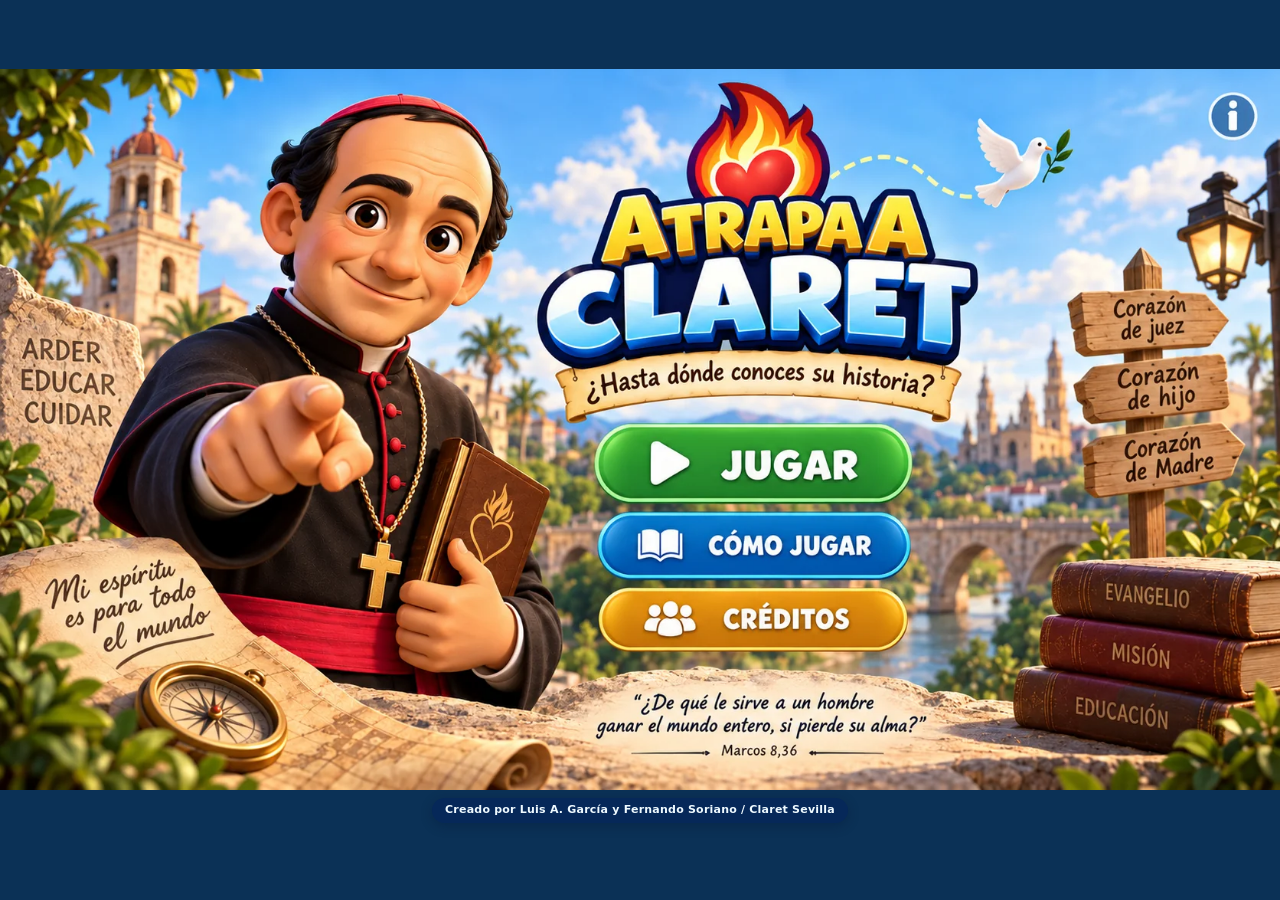
==== public/index.html @ 583c5e25 "Convierte Atrapa a Claret en PWA instalable v0.3.2" ====
<!doctype html>
<html lang="es">
<head>
  <meta charset="utf-8" />
  <meta name="viewport" content="width=device-width,initial-scale=1,viewport-fit=cover" />
  <meta name="theme-color" content="#087ac5" />
  <meta name="description" content="Atrapa a Claret · ¿Hasta dónde conoces su historia?" />
  <meta name="application-name" content="Atrapa a Claret" />
  <meta name="apple-mobile-web-app-capable" content="yes" />
  <meta name="apple-mobile-web-app-status-bar-style" content="black-translucent" />
  <meta name="apple-mobile-web-app-title" content="Atrapa a Claret" />
  <title>Atrapa a Claret</title>
  <link rel="manifest" href="manifest.webmanifest" />
  <link rel="icon" type="image/png" sizes="192x192" href="assets/icon-192.png" />
  <link rel="apple-touch-icon" href="assets/apple-touch-icon.png" />
  <link rel="stylesheet" href="styles.css">
</head>
<body>
  <div id="app" class="app-shell">
    <button id="soundToggle" class="sound-toggle" aria-label="Desactivar sonido" aria-pressed="true" title="Desactivar sonido">🔊</button>
    <button id="homeToggle" class="home-toggle" data-action="home" aria-label="Volver al menú principal" title="Menú principal" hidden>⌂</button>
    <button class="btn pwa-install pwa-install-desktop" data-action="install" hidden>INSTALAR APP</button>

    <section id="screen-home" class="screen screen-home active" aria-label="Inicio">
      <div class="cover-wrap">
        <img src="assets/cover.webp" alt="Atrapa a Claret. ¿Hasta dónde conoces su historia?" class="cover-image" />
        <div class="cover-credit-cleaner" aria-hidden="true"></div>
        <button class="hotspot play-hotspot" data-action="play" aria-label="Jugar"></button>
        <button class="hotspot how-hotspot" data-action="how" aria-label="Cómo jugar"></button>
        <button class="hotspot credits-hotspot" data-action="credits" aria-label="Créditos"></button>
        <button class="hotspot info-hotspot" data-action="how" aria-label="Información y reglas del juego"></button>
      </div>
      <div class="creator-plate-desktop">Creado por Luis A. García y Fernando Soriano / Claret Sevilla</div>
      <div class="mobile-home-controls">
        <button class="btn btn-primary" data-action="play">JUGAR ▶</button>
        <div class="mobile-secondary-row">
          <button class="btn btn-secondary" data-action="how">CÓMO JUGAR</button>
          <button class="btn btn-secondary" data-action="credits">CRÉDITOS</button>
        </div>
        <button class="btn pwa-install pwa-install-mobile" data-action="install" hidden>INSTALAR APP</button>
        <div class="creator-plate">Creado por Luis A. García y Fernando Soriano / Claret Sevilla</div>
      </div>
    </section>

    <section id="screen-how" class="screen modal-screen" aria-label="Cómo jugar">
      <div class="modal-card wide-card">
        <button class="close-x" data-action="home" aria-label="Cerrar">×</button>
        <h1>CÓMO JUGAR</h1>
        <div class="rules-grid">
          <article><span class="rule-num">1</span><h2>5 fases</h2><p>Recorre la vida y el legado de Claret en cinco etapas.</p></article>
          <article><span class="rule-num">2</span><h2>5 aciertos</h2><p>Consigue 5 respuestas correctas para superar cada fase. No tienen que ser consecutivas.</p></article>
          <article><span class="rule-num">3</span><h2>3 Corazones de María</h2><p>Cada error hace perder una vida. Con el tercer fallo termina la partida.</p></article>
          <article><span class="rule-num">4</span><h2>3 comodines</h2><p>50:50, Pista y Cambio de ruta. Cada uno puede usarse una sola vez por partida y solo uno por pregunta.</p></article>
        </div>
        <div class="how-badges"><span>APRENDIZ</span><span>CONOCEDOR</span><span>EXPERTO</span><span>MAESTRO</span><span>EMBAJADOR</span></div>
        <button class="btn btn-primary" data-action="play">EMPEZAR</button>
      </div>
    </section>

    <section id="screen-credits" class="screen modal-screen" aria-label="Créditos">
      <div class="modal-card credits-card">
        <button class="close-x" data-action="home" aria-label="Cerrar">×</button>
        <h1>CRÉDITOS</h1>
        <p class="credits-kicker">ATRAPA A CLARET</p>
        <p class="credits-sub">¿Hasta dónde conoces su historia?</p>
        <div class="credits-block"><strong>Idea y creación</strong><span>Luis A. García y Fernando Soriano</span></div>
        <div class="credits-block"><strong>Centro de referencia</strong><span>Claret Sevilla</span></div>
        <div class="credits-block"><strong>Fuentes</strong><span>Autobiografía de san Antonio María Claret, documentación oficial claretiana y fuentes institucionales verificadas.</span></div>
        <p class="version">Versión profesional v0.3.2 PWA · 79 preguntas</p>
        <button class="btn btn-secondary" data-action="home">VOLVER</button>
      </div>
    </section>

    <section id="screen-phase-intro" class="screen phase-intro-screen" aria-label="Presentación de la fase">
      <div id="phaseIntroBackdrop" class="phase-intro-backdrop" aria-hidden="true"></div>
      <div class="phase-intro-card">
        <img src="assets/claret-presentador.webp" alt="Claret presenta la nueva fase" class="phase-intro-claret" />
        <div class="phase-intro-copy">
          <p id="introPhaseIndex" class="phase-intro-kicker">FASE 1 DE 5</p>
          <h1 id="introPhaseTitle">INFANCIA Y FORMACIÓN</h1>
          <p id="introPhaseDescription" class="phase-intro-description"></p>
          <p class="phase-intro-goal"><strong>Tu reto:</strong> consigue 5 aciertos antes de perder los 3 Corazones de María.</p>
          <button id="introStartBtn" class="btn btn-primary" data-action="begin-phase">COMENZAR FASE</button>
        </div>
      </div>
    </section>

    <section id="screen-game" class="screen game-screen" aria-label="Juego">
      <div class="game-backdrop"></div>
      <header class="hud">
        <div class="brand-mini"><span class="flame">🔥</span><span>ATRAPA A<br><b>CLARET</b></span></div>
        <div class="phase-pill"><span id="phaseIndex">FASE 1/5</span><b id="phaseName">INFANCIA Y FORMACIÓN</b></div>
        <div class="score-pill">ACIERTOS <strong id="phaseScore">0/5</strong></div>
        <div id="lives" class="lives" aria-label="Vidas"></div>
      </header>

      <div class="lifelines" aria-label="Comodines">
        <button class="lifeline" data-lifeline="5050"><span class="life-icon">◐</span><b>50:50</b><small>Elimina dos respuestas</small></button>
        <button class="lifeline" data-lifeline="hint"><span class="life-icon">💡</span><b>PISTA</b><small>Recibe una ayuda</small></button>
        <button class="lifeline" data-lifeline="swap"><span class="life-icon">↻</span><b>CAMBIO</b><small>Cambia la pregunta</small></button>
      </div>

      <main class="game-main">
        <aside class="claret-zone">
          <div id="claretAura" class="claret-aura"></div>
          <img id="claretImg" src="assets/claret-presentador.webp" alt="Claret acompaña la partida" />
          <div id="claretBubble" class="claret-bubble">Piensa bien… ¡tú puedes!</div>
        </aside>

        <section class="quiz-zone">
          <div class="question-panel">
            <div class="panel-label">PREGUNTA</div>
            <div id="questionText" class="question-text">Cargando pregunta…</div>
            <div id="progressDots" class="progress-dots" aria-label="Progreso de la fase"></div>
            <div id="hintBox" class="hint-box hidden"><strong>PISTA CLARETIANA</strong><span id="hintText"></span></div>
          </div>
          <div id="answers" class="answers-grid" aria-label="Respuestas"></div>
          <div id="feedback" class="feedback-bar" aria-live="polite">
            <span class="feedback-icon">☝</span><span id="feedbackText">Selecciona una respuesta</span>
          </div>
        </section>
      </main>
    </section>

    <section id="screen-phase-result" class="screen result-screen" aria-label="Resultado de fase">
      <div class="result-card success-card">
        <div class="result-glow"></div>
        <img src="assets/claret-celebracion.webp" alt="Claret celebra" class="result-claret happy" />
        <div class="result-copy">
          <p class="eyebrow">FASE SUPERADA</p>
          <h1 id="resultBadge">APRENDIZ CLARETIANO</h1>
          <p id="resultPhase">Has conseguido 5 aciertos.</p>
          <p class="screen-quote">«Procura por todos los medios encender a todo el mundo en el fuego del divino amor.»</p>
          <div class="badge-reveal"><img id="badgeRevealImg" class="badge-reveal-coin" alt="Insignia conseguida" /><div id="badgeRevealName" class="badge-reveal-name"></div></div>
          <div id="badgeTrack" class="badge-track"></div>
          <button id="continuePhaseBtn" class="btn btn-primary">CONTINUAR</button>
        </div>
      </div>
    </section>

    <section id="screen-gameover" class="screen result-screen" aria-label="Fin de la partida">
      <div class="result-card gameover-card">
        <img src="assets/claret-animo.webp" alt="Claret te anima" class="result-claret encourage" />
        <div class="result-copy">
          <p class="eyebrow">FIN DE LA PARTIDA</p>
          <h1>Ánimo, vuelve a intentarlo</h1>
          <p id="gameoverText">Has llegado hasta la Fase 1.</p>
          <p id="gameoverLevel" class="gameover-level-line">Lograste llegar al nivel inicial.</p>
          <div id="gameoverBadgeTrack" class="badge-track"></div>
          <p class="screen-quote">«Más buen partido se saca del andar con dulzura que con aspereza y enfado.»</p>
          <div class="gameover-lives" id="gameoverLives"></div>
          <p class="encourage-line">¿Quieres volver a intentarlo?</p>
          <div class="button-row"><button class="btn btn-primary" data-action="play">INICIAR DE NUEVO</button><button class="btn btn-secondary" data-action="home">MENÚ PRINCIPAL</button></div>
        </div>
      </div>
    </section>

    <section id="screen-victory" class="screen result-screen victory-screen" aria-label="Victoria">
      <div class="victory-card">
        <div class="victory-flame">🔥</div>
        <img src="assets/claret-victoria.webp" alt="Claret celebra la victoria" class="victory-claret" />
        <div class="victory-copy">
          <p class="eyebrow">HAS ATRAPADO A CLARET</p>
          <h1>EMBAJADOR CLARETIANO</h1>
          <p class="victory-answer">¿Hasta dónde conoces su historia? <strong>Hasta el final.</strong></p>
          <p class="screen-quote">«Enamoraos de Cristo y haréis cosas grandes.»</p>
          <div id="victoryStats" class="victory-stats"></div>
          <div class="button-row"><button class="btn btn-primary" data-action="play">JUGAR OTRA VEZ</button><button class="btn btn-special" data-action="propose">PROPÓN UNA PREGUNTA</button></div>
        </div>
      </div>
    </section>

    <section id="screen-propose" class="screen modal-screen" aria-label="Proponer una pregunta">
      <div class="modal-card wide-card form-card">
        <button class="close-x" data-action="home" aria-label="Cerrar">×</button>
        <h1>PROPÓN UNA NUEVA PREGUNTA</h1>
        <p>Ayúdanos a ampliar <strong>Atrapa a Claret</strong>. La propuesta será revisada antes de incorporarse al banco oficial.</p>
        <p>Se abrirá tu aplicación de correo para revisar y enviar la propuesta. No incluyas datos personales del alumnado.</p><form id="proposalForm">
          <label>Pregunta<textarea name="question" required></textarea></label>
          <div class="form-grid"><label>Respuesta A<input name="a" required></label><label>Respuesta B<input name="b" required></label><label>Respuesta C<input name="c" required></label><label>Respuesta D<input name="d" required></label></div>
          <div class="form-grid"><label>Respuesta correcta<select name="correct"><option>A</option><option>B</option><option>C</option><option>D</option></select></label><label>Fuente<input name="source" required placeholder="Autobiografía, fuente oficial…"></label><label>N.º Autobiografía (opcional)<input name="aut"></label><label>Centro (opcional)<input name="school"></label></div>
          <label>Curso (opcional)<input name="course"></label>
          <div class="button-row"><button class="btn btn-special" type="submit">ABRIR CORREO CON LA PROPUESTA</button><button class="btn btn-secondary" type="button" data-action="home">VOLVER</button></div>
        </form>
      </div>
    </section>
  </div>

  
  
<script src="data.js"></script><script src="app.js"></script></body>
</html>
---- public/styles.css ----
:root{
  --blue-950:#020a20;--blue-900:#04143a;--blue-800:#072a65;--blue-700:#084c9f;
  --cyan:#18bfff;--cyan2:#77ddff;--orange:#ff9d00;--gold:#ffd45b;--white:#f7fbff;
  --red:#ff4d4d;--green:#3cd58c;--shadow:0 18px 55px rgba(0,0,0,.42);
}
*{box-sizing:border-box}html,body{margin:0;min-height:100%;background:#02091f;color:var(--white);font-family:Inter,ui-sans-serif,system-ui,-apple-system,BlinkMacSystemFont,"Segoe UI",sans-serif}body{overflow-x:hidden}
button,input,textarea,select{font:inherit}.app-shell{min-height:100vh;position:relative;background:radial-gradient(circle at 22% 16%,#0b4aa055 0 18%,transparent 40%),linear-gradient(135deg,#02091f,#061a45 55%,#06112e)}
.screen{display:none;min-height:100vh;width:100%;position:relative}.screen.active{display:flex}.sound-toggle{position:fixed;z-index:100;right:max(12px,env(safe-area-inset-right));top:max(12px,env(safe-area-inset-top));width:46px;height:46px;border:1px solid #6edaff88;border-radius:50%;background:#061a45dd;color:white;box-shadow:0 0 22px #19bfff66;cursor:pointer}.sound-toggle:hover{transform:scale(1.05)}
/* HOME */
.screen-home{align-items:center;justify-content:center;background:#02091f;padding:16px}.cover-wrap{position:relative;width:min(100vw,177.777vh);aspect-ratio:16/9;max-height:100vh;overflow:visible}.cover-image{width:100%;height:100%;display:block;object-fit:contain}.hotspot{display:none;position:absolute;border:0;background:transparent;cursor:pointer;border-radius:18px}.hotspot:focus-visible{outline:4px solid #7de2ff;box-shadow:0 0 30px #15c8ff}.play-hotspot{left:42.5%;top:57.6%;width:34.5%;height:15.5%}.how-hotspot{left:40%;top:75.5%;width:19.7%;height:8.5%}.credits-hotspot{left:60.5%;top:75.5%;width:19.6%;height:8.5%}.mobile-home-controls{position:absolute;left:50%;bottom:3.8%;transform:translateX(-50%);display:grid;width:min(42vw,620px);gap:12px;z-index:6}.mobile-secondary-row{display:grid;grid-template-columns:1fr 1fr;gap:12px}.creator-plate{text-align:center;color:#e4f4ff;font-size:14px;font-weight:700;text-shadow:0 2px 6px #00183b;opacity:.96}
/* buttons */
.btn{border:0;border-radius:16px;padding:15px 26px;font-weight:900;letter-spacing:.03em;cursor:pointer;transition:.18s transform,.18s filter,.18s box-shadow}.btn:hover{transform:translateY(-2px);filter:brightness(1.08)}.btn-primary{color:#08265f;background:linear-gradient(#ffd75e,#ff9d00);box-shadow:0 0 0 2px white inset,0 0 0 5px #ff9d0044,0 10px 32px #ff930055}.btn-secondary{color:#fff;background:linear-gradient(180deg,#0b3f8e,#061e55);box-shadow:0 0 0 2px #21c5ff inset,0 10px 25px #0005}.btn-special{color:white;background:linear-gradient(135deg,#b300ff,#ff7a00);box-shadow:0 0 0 2px #fff7 inset,0 12px 28px #9f00ff55}.button-row{display:flex;gap:14px;flex-wrap:wrap;justify-content:center}
/* MODALS */
.modal-screen{align-items:center;justify-content:center;padding:28px;background:radial-gradient(circle at 30% 15%,#0a5aba66,transparent 32%),linear-gradient(145deg,#02091f,#072a65)}.modal-card{width:min(760px,94vw);max-height:92vh;overflow:auto;position:relative;padding:34px;border:1px solid #2ec8ff88;border-radius:28px;background:linear-gradient(160deg,#071a48f4,#02102ff4);box-shadow:var(--shadow),0 0 45px #13aaff33}.wide-card{width:min(1080px,95vw)}.modal-card h1{margin:0 0 12px;color:#ffd45b;font-size:clamp(28px,4vw,48px)}.close-x{position:absolute;right:16px;top:12px;background:transparent;border:0;color:#fff;font-size:38px;cursor:pointer}.rules-grid{display:grid;grid-template-columns:repeat(2,1fr);gap:16px;margin:24px 0}.rules-grid article{position:relative;padding:22px 22px 22px 66px;border-radius:20px;background:#0b2d6f88;border:1px solid #24c4ff66}.rules-grid h2{margin:0 0 6px;color:#fff}.rules-grid p{margin:0;color:#cbe8ff}.rule-num{position:absolute;left:18px;top:20px;width:36px;height:36px;border-radius:50%;display:grid;place-items:center;background:#ff9d00;color:#07183f;font-weight:900}.how-badges{display:flex;gap:8px;justify-content:center;flex-wrap:wrap;margin:22px 0}.how-badges span{padding:8px 12px;border-radius:999px;background:#061f56;border:1px solid #31caff;color:#dff7ff;font-size:12px;font-weight:800}.credits-card{text-align:center}.credits-kicker{font-size:30px;font-weight:1000;color:#ffb000;margin-bottom:4px}.credits-sub{font-size:20px;color:#ccecff;margin-top:0}.credits-block{display:grid;gap:6px;padding:18px;margin:12px 0;background:#09295e88;border-radius:18px}.credits-block strong{color:#ffd45b}.version{opacity:.7;font-size:13px}
/* GAME */
.game-screen{display:none;flex-direction:column;min-height:100vh;overflow:hidden;padding:18px clamp(14px,2vw,28px) 24px}.game-screen.active{display:flex}.game-backdrop{position:absolute;inset:0;z-index:0;background:radial-gradient(circle at 10% 45%,#1262cf66 0 12%,transparent 33%),radial-gradient(circle at 90% 25%,#ff950020 0 13%,transparent 38%),linear-gradient(140deg,#02091f 0,#041a4a 48%,#071a3e 100%)}.game-backdrop:before{content:"";position:absolute;left:-11vw;top:12vh;width:45vw;aspect-ratio:1;border-radius:50%;border:2px solid #1bd3ff33;box-shadow:0 0 0 20px #0a6bd00f,0 0 90px #1aaaff33;background:radial-gradient(circle,#0a66bd22,transparent 66%)}.game-backdrop:after{content:"";position:absolute;inset:0;background:repeating-linear-gradient(165deg,transparent 0 72px,#ff9d000e 73px 75px,transparent 76px 130px);opacity:.75}.hud,.lifelines,.game-main{position:relative;z-index:2}.hud{display:grid;grid-template-columns:200px minmax(320px,1fr) 220px auto;gap:14px;align-items:center}.brand-mini{display:flex;align-items:center;gap:8px;font-weight:900;line-height:.82;font-size:18px;text-shadow:0 2px 0 #000,0 0 10px #13c8ff}.brand-mini b{font-size:30px;color:#ffb000}.flame{font-size:32px}.phase-pill,.score-pill{min-height:62px;border-radius:18px;display:flex;align-items:center;justify-content:center;gap:12px;background:linear-gradient(180deg,#0b3f8e,#061d50);border:2px solid #1bc7ff;box-shadow:0 0 22px #0aaeff33 inset,0 8px 20px #0005;padding:10px 18px;font-weight:900}.phase-pill b{color:#ffb000}.score-pill strong{font-size:30px;color:#ffc23d}.lives{display:flex;gap:6px;justify-content:flex-end}.heart-life{width:58px;height:58px;object-fit:contain;filter:drop-shadow(0 0 12px #ff9d00);transition:.35s all}.heart-life.lost{filter:grayscale(1) brightness(.55);opacity:.36;transform:scale(.88)}
.lifelines{display:flex;gap:18px;justify-content:center;margin:16px 0}.lifeline{min-width:180px;display:grid;grid-template-columns:46px auto;grid-template-rows:auto auto;column-gap:8px;align-items:center;padding:10px 18px;border-radius:18px;border:2px solid #ffab1a;background:linear-gradient(180deg,#0a3b87,#061b50);color:#fff;box-shadow:0 0 0 2px #1dcaff55 inset,0 10px 26px #0005;cursor:pointer}.lifeline .life-icon{grid-row:1/3;font-size:31px}.lifeline b{font-size:20px;text-align:left}.lifeline small{color:#9bdcff;text-align:left;font-size:11px}.lifeline:hover:not(:disabled){transform:translateY(-2px);filter:brightness(1.12)}.lifeline:disabled,.lifeline.used{filter:grayscale(.9);opacity:.37;cursor:not-allowed}
.game-main{flex:1;display:grid;grid-template-columns:minmax(240px,29%) 1fr;gap:22px;min-height:0}.claret-zone{position:relative;display:flex;align-items:flex-end;justify-content:center;min-height:0}.claret-zone img{position:relative;z-index:2;width:min(100%,390px);max-height:64vh;object-fit:contain;filter:drop-shadow(0 20px 26px #0008);animation:idleFloat 4s ease-in-out infinite}.claret-aura{position:absolute;width:78%;aspect-ratio:1;border-radius:50%;background:radial-gradient(circle,#ffd95b99 0,#ff9d0030 42%,transparent 68%);filter:blur(3px);top:6%;left:10%}.claret-bubble{position:absolute;z-index:3;right:-4px;top:6%;max-width:220px;padding:10px 14px;border-radius:14px 14px 14px 3px;background:white;color:#08235b;font-size:14px;font-weight:800;box-shadow:0 8px 22px #0005;opacity:0;transform:translateY(8px);transition:.25s}.claret-bubble.show{opacity:1;transform:none}@keyframes idleFloat{0%,100%{transform:translateY(0)}50%{transform:translateY(-7px)}}
.quiz-zone{display:flex;flex-direction:column;justify-content:center;gap:14px;min-width:0}.question-panel{position:relative;padding:48px 36px 24px;border-radius:24px;background:linear-gradient(145deg,#072a65e8,#03163ee8);border:2px solid #ffb21b;box-shadow:0 0 0 3px #1ccaff44 inset,0 0 28px #ff9d0025,0 18px 38px #0006}.panel-label{position:absolute;top:-20px;left:50%;transform:translateX(-50%);min-width:220px;text-align:center;padding:9px 28px;border-radius:14px;background:linear-gradient(#ffd45b,#ff9d00);color:#08235b;font-weight:1000;font-size:24px;border:2px solid #fff6;box-shadow:0 8px 25px #ff9d0055}.question-text{font-size:clamp(25px,3vw,43px);line-height:1.14;font-weight:850;text-align:center;min-height:100px;display:grid;place-items:center;text-wrap:balance}.progress-dots{display:flex;justify-content:center;gap:12px;margin-top:16px}.progress-dot{width:22px;height:22px;border-radius:50%;border:2px solid #1ccaff;background:#021b48;box-shadow:0 0 10px #1ccaff44}.progress-dot.done{background:#ffae00;border-color:#ffe58a;box-shadow:0 0 18px #ffae00}.hint-box{margin-top:18px;padding:13px 16px;border-radius:14px;border:1px solid #ffd45b88;background:#ff9d0015;color:#fff;display:grid;gap:3px}.hint-box strong{color:#ffd45b}.hidden{display:none!important}
.answers-grid{display:grid;grid-template-columns:repeat(2,minmax(0,1fr));gap:14px}.answer-btn{position:relative;min-height:90px;padding:16px 22px 16px 80px;border-radius:20px;border:2px solid #1ccaff;background:linear-gradient(160deg,#0a3b87,#041841);color:#fff;text-align:left;font-weight:750;font-size:clamp(18px,1.7vw,27px);box-shadow:0 0 0 2px #ff9d0033 inset,0 12px 28px #0005;cursor:pointer;transition:.16s}.answer-btn .letter{position:absolute;left:24px;top:50%;transform:translateY(-50%);font-size:38px;color:#ffba23;font-weight:1000}.answer-btn:hover:not(:disabled){transform:translateY(-2px);border-color:#ffb21b;box-shadow:0 0 24px #ff9d0044}.answer-btn.selected{border-color:#ffb21b;background:linear-gradient(160deg,#174c96,#573700)}.answer-btn.correct{border-color:#71ffb6;background:linear-gradient(160deg,#075c51,#073d34);box-shadow:0 0 24px #3cd58c66}.answer-btn.wrong{border-color:#ff7a7a;background:linear-gradient(160deg,#6a1730,#3d0b1f);box-shadow:0 0 22px #ff4d4d55}.answer-btn.removed{visibility:hidden}.answer-btn:disabled{cursor:default}.feedback-bar{min-height:64px;padding:14px 20px;border-radius:18px;background:#06183ee8;border:1px solid #5ed5ff88;display:flex;align-items:center;justify-content:center;gap:10px;color:#91dfff;font-size:18px;box-shadow:0 8px 24px #0005}.feedback-bar.success{border-color:#57eaa7;color:#d7ffeb}.feedback-bar.error{border-color:#ff7d7d;color:#ffe1e1}.feedback-bar.source{align-items:flex-start;text-align:left;flex-direction:column}.feedback-bar .next-btn{margin-top:6px}.feedback-icon{font-size:24px}
/* Results */
.result-screen{align-items:center;justify-content:center;padding:26px;background:radial-gradient(circle at 25% 20%,#0c5fb980,transparent 40%),linear-gradient(145deg,#02091f,#071e4f)}.result-card,.victory-card{position:relative;width:min(1100px,94vw);min-height:min(680px,88vh);display:grid;grid-template-columns:38% 1fr;align-items:center;padding:32px;border-radius:32px;border:2px solid #1dcaff;background:linear-gradient(145deg,#071f55ee,#020d2fee);box-shadow:var(--shadow),0 0 55px #17bfff33;overflow:hidden}.result-card:after,.victory-card:after{content:"";position:absolute;inset:auto -12% -38% 22%;height:55%;border-radius:50%;border:4px solid #ff9d00;box-shadow:0 0 35px #ff9d00,0 0 90px #147dff inset}.result-claret,.victory-claret{position:relative;z-index:2;width:100%;max-height:72vh;object-fit:contain;filter:drop-shadow(0 20px 30px #0008)}.happy{animation:celebrate 1.1s ease-in-out infinite alternate}.encourage{animation:idleFloat 4s ease-in-out infinite}@keyframes celebrate{from{transform:translateY(0) rotate(-1deg)}to{transform:translateY(-10px) rotate(1deg)}}.result-copy,.victory-copy{position:relative;z-index:3;text-align:center}.eyebrow{color:#ffd45b;font-size:18px;font-weight:1000;letter-spacing:.18em}.result-copy h1,.victory-copy h1{font-size:clamp(38px,6vw,78px);line-height:.95;margin:8px 0 18px;color:white;text-shadow:0 0 22px #1acaff88}.result-copy>p:not(.eyebrow),.victory-copy>p:not(.eyebrow){font-size:20px;color:#cceeff}.badge-track{display:flex;justify-content:center;gap:10px;flex-wrap:wrap;margin:22px 0 30px}.badge-chip{width:88px;min-height:106px;border-radius:24px;display:grid;place-items:center;text-align:center;padding:8px;border:2px solid #3867a6;background:#06162f;color:#59799f;font-size:10px;font-weight:900}.badge-chip img{width:58px;height:58px;object-fit:contain;display:block;margin:0 auto 4px;filter:grayscale(1) brightness(.55)}.badge-chip.earned{border-color:#ffd45b;background:radial-gradient(circle,#245cb1,#071a49);color:white;box-shadow:0 0 22px #ffb00055}.badge-chip.earned img{filter:none}.badge-icon{display:block;font-size:28px}.badge-reveal{display:grid;justify-items:center;gap:10px;margin:16px 0 12px;perspective:1100px}.badge-reveal-coin{width:min(34vw,240px);max-width:240px;aspect-ratio:1;object-fit:contain;filter:drop-shadow(0 20px 35px rgba(0,0,0,.35)) drop-shadow(0 0 24px rgba(255,180,30,.35));transform-style:preserve-3d}.badge-reveal-coin.animate{animation:coinSpinIn 1.65s cubic-bezier(.21,.7,.24,1)}.badge-reveal-name{font-size:clamp(16px,2vw,22px);font-weight:1000;color:#ffd45b;letter-spacing:.12em;text-align:center;text-transform:uppercase;text-shadow:0 0 14px rgba(255,175,0,.35)}@keyframes coinSpinIn{0%{transform:rotateY(0deg) scale(.22);opacity:0}10%{opacity:1}72%{transform:rotateY(1260deg) scale(1.06)}100%{transform:rotateY(1440deg) scale(1);opacity:1}}.gameover-level-line{font-size:22px;color:#ffd45b;font-weight:900;margin:10px 0 4px;text-align:center}.screen-quote{margin:10px auto 4px;max-width:720px;text-align:center;font-size:clamp(14px,1.5vw,18px);line-height:1.45;color:#dbeeff;opacity:.92;font-style:italic}.screen-quote strong{color:#ffd45b;font-style:normal}.gameover-lives{display:flex;justify-content:center;gap:8px;margin:20px}.gameover-lives img{width:62px;filter:grayscale(1);opacity:.3}.encourage-line{font-style:italic}.victory-screen{background:radial-gradient(circle at 50% 25%,#ff9d0030,transparent 32%),linear-gradient(145deg,#02091f,#071f55)}.victory-card{grid-template-columns:36% 1fr;border-color:#ffb320}.victory-flame{position:absolute;z-index:1;right:9%;top:3%;font-size:140px;opacity:.12;filter:blur(1px)}.victory-copy h1{color:#ffd45b}.victory-answer strong{display:block;color:#fff;font-size:30px;margin-top:8px}.victory-stats{display:grid;grid-template-columns:repeat(3,1fr);gap:12px;margin:24px 0}.stat-card{padding:14px;border-radius:16px;background:#08265eaa;border:1px solid #25c9ff55}.stat-card b{display:block;color:#ffbd32;font-size:24px}
/* Form */
.form-card p{color:#cdeaff}.form-card form{display:grid;gap:14px}.form-card label{display:grid;gap:6px;font-weight:800;color:#cfeeff}.form-card input,.form-card textarea,.form-card select{width:100%;border:1px solid #31caff66;border-radius:12px;background:#03163f;color:white;padding:12px}.form-card textarea{min-height:100px;resize:vertical}.form-grid{display:grid;grid-template-columns:repeat(2,1fr);gap:12px}
/* responsive */
@media(max-width:980px){.hud{grid-template-columns:1fr 1fr auto}.brand-mini{display:none}.phase-pill{grid-column:1/2}.score-pill{grid-column:2/3}.lives{grid-column:3/4}.game-main{grid-template-columns:220px 1fr}.lifeline{min-width:0;flex:1}.question-panel{padding-inline:24px}.claret-bubble{display:none}}
@media(max-width:720px){body{overflow:auto}.cover-wrap{width:100vw;height:auto;max-height:none}.hotspot{display:none}.screen-home{display:none;flex-direction:column;min-height:100vh;background:#02091f;padding:0}.screen-home.active{display:flex}.mobile-home-controls{position:static;transform:none;width:min(94vw,560px);gap:12px;padding:14px 12px 30px;margin-top:-8px}.mobile-secondary-row{display:grid;grid-template-columns:1fr 1fr;gap:10px}.creator-plate{text-align:center;color:#ccecff;font-size:12px;opacity:.92}.sound-toggle{width:42px;height:42px}.modal-screen{padding:12px}.modal-card{padding:26px 18px}.rules-grid{grid-template-columns:1fr}.game-screen{padding:10px 10px 18px;overflow:auto}.hud{grid-template-columns:1fr auto;gap:8px}.phase-pill{grid-column:1/2;min-height:54px;display:grid;gap:0;justify-items:start}.phase-pill b{font-size:12px}.score-pill{grid-column:2/3;min-height:54px;padding:8px 12px}.score-pill{font-size:12px}.score-pill strong{font-size:24px}.lives{grid-column:1/3;justify-content:flex-end;margin-top:-2px}.heart-life{width:42px;height:42px}.lifelines{gap:7px;margin:8px 0 22px}.lifeline{padding:8px;display:flex;justify-content:center;min-height:54px}.lifeline .life-icon{font-size:22px}.lifeline b{font-size:13px}.lifeline small{display:none}.game-main{grid-template-columns:1fr;gap:0}.claret-zone{height:115px;justify-content:flex-start;align-items:flex-end;padding-left:8px;overflow:visible}.claret-zone img{height:145px;width:auto;position:absolute;bottom:-10px;left:0}.claret-aura{width:150px;left:-2px;top:-26px}.quiz-zone{gap:10px}.question-panel{padding:38px 16px 18px;margin-top:3px}.panel-label{min-width:140px;font-size:16px;padding:7px 18px;top:-16px}.question-text{font-size:clamp(21px,6vw,30px);min-height:86px}.progress-dot{width:18px;height:18px}.answers-grid{grid-template-columns:1fr;gap:9px}.answer-btn{min-height:66px;padding:12px 14px 12px 62px;font-size:18px;border-radius:16px}.answer-btn .letter{font-size:29px;left:20px}.feedback-bar{font-size:15px;padding:11px;min-height:54px}.result-card,.victory-card{grid-template-columns:1fr;min-height:0;padding:18px;text-align:center}.result-claret,.victory-claret{height:230px}.result-copy h1,.victory-copy h1{font-size:42px}.victory-stats{grid-template-columns:1fr}.form-grid{grid-template-columns:1fr}}
@media(max-height:650px) and (min-width:721px){.game-screen{padding-top:8px}.lifelines{margin:8px 0}.lifeline{padding:7px 14px}.game-main{grid-template-columns:22% 1fr}.claret-zone img{max-height:55vh}.question-panel{padding-top:36px}.question-text{font-size:28px;min-height:74px}.answer-btn{min-height:65px}.feedback-bar{min-height:48px}}


/* v0.2 · Dirección visual unificada: portada, juego y resultados */
:root{--navy:#07235b;--navy-deep:#031238;--sky:#129fe8;--parchment:#fff0c9;--parchment-deep:#efd49d;--ink:#3b2415;--wood:#6d3518;--wood-dark:#35170b;--gold:#ffc733;--gold-light:#ffe58b;--green:#25b83f;--red:#e62732;--blue:#078fd5;--violet:#913bd2;--focus:#fff4a8}
html{background:#071b46}body{background:#071b46;color:#fff;font-family:"Trebuchet MS",Avenir Next,Avenir,system-ui,-apple-system,sans-serif}button{touch-action:manipulation;-webkit-tap-highlight-color:transparent}button:focus-visible,input:focus-visible,textarea:focus-visible,select:focus-visible{outline:4px solid var(--focus);outline-offset:3px}.app-shell{background:linear-gradient(180deg,#159de1 0,#8edcff 34%,#0b4179 100%)}
.sound-toggle{top:max(14px,env(safe-area-inset-top));right:max(14px,env(safe-area-inset-right));width:48px;height:48px;border:3px solid #fff7;border-radius:50%;background:linear-gradient(180deg,#0ea9ed,#0866ad);box-shadow:0 5px 0 #063b72,0 10px 24px #00255266;font-size:20px}.screen-home{padding:0;background:#06183f}.screen-home .cover-wrap{width:min(100vw,177.777vh);overflow:hidden}.screen-home .hotspot{display:block}.screen-home .mobile-home-controls{display:none}.cover-credit-cleaner{display:none!important}
.btn{min-height:50px;border-radius:18px;border:2px solid #fff8;padding:13px 24px;text-transform:uppercase;text-shadow:0 2px 1px #0005;box-shadow:inset 0 2px 0 #fff8,0 5px 0 #56300f,0 10px 22px #23100044;transition:transform .16s ease,filter .16s ease,box-shadow .16s ease}.btn:hover{transform:translateY(-2px);filter:saturate(1.08) brightness(1.05)}.btn:active{transform:translateY(3px);box-shadow:inset 0 2px 0 #fff7,0 2px 0 #56300f,0 6px 12px #23100033}.btn-primary{color:#fff;background:linear-gradient(180deg,#39ca51,#169d2c);box-shadow:inset 0 2px 0 #baffc4,0 5px 0 #086d1b,0 10px 22px #063f1966}.btn-secondary{color:#fff;background:linear-gradient(180deg,#19b5ed,#087ac5);box-shadow:inset 0 2px 0 #b9edff,0 5px 0 #07548a,0 10px 22px #063d7166}.btn-special{color:#fff;background:linear-gradient(180deg,#a95be0,#7b2db7);box-shadow:inset 0 2px 0 #eed0ff,0 5px 0 #501777,0 10px 22px #3a0d5e66}
.modal-screen,.result-screen,.victory-screen{background:radial-gradient(circle at 50% 15%,#36baf266,transparent 34%),linear-gradient(180deg,#0b71b8,#07305f);padding:clamp(14px,3vw,34px)}.modal-card,.result-card,.victory-card{border:7px solid var(--wood);outline:3px solid #d88a38;border-radius:28px;background:linear-gradient(145deg,rgba(255,246,216,.98),rgba(242,211,154,.98));box-shadow:inset 0 0 0 3px #7c431e,inset 0 0 45px #a66a2450,0 22px 54px #00132c88;color:var(--ink)}.modal-card h1,.result-copy h1,.victory-copy h1{color:var(--navy);text-shadow:0 2px 0 #fff8;font-weight:1000}.close-x{width:46px;height:46px;display:grid;place-items:center;right:14px;top:12px;border:2px solid #fff8;border-radius:50%;background:linear-gradient(#ef483f,#ba1c20);color:#fff;font-size:31px;line-height:1;box-shadow:0 4px 0 #7d1518;z-index:8}.rules-grid article,.credits-block,.stat-card{background:rgba(255,255,255,.52);border:2px solid #b27633;color:var(--ink);box-shadow:inset 0 1px 0 #fff}.rules-grid p,.credits-sub,.form-card p,.result-copy>p:not(.eyebrow),.victory-copy>p:not(.eyebrow),.screen-quote{color:#52351f}.rules-grid h2,.credits-block strong{color:var(--navy)}.rule-num{background:linear-gradient(#ffd967,#f09a12);color:var(--navy);box-shadow:0 3px 0 #99560c}.how-badges span{background:var(--navy);border:2px solid #e4a82e;color:#fff}.credits-kicker,.eyebrow,.gameover-level-line{color:#9a3a15}.version{color:#654529;opacity:.85}.form-card label{color:#4d2d16}.form-card input,.form-card textarea,.form-card select{border:2px solid #b17738;background:#fffaf0;color:#2d1b10;box-shadow:inset 0 2px 6px #7c4b1c20}
.game-screen{padding:14px clamp(12px,2vw,30px) 20px;background:linear-gradient(180deg,#159fe8 0,#a6e5ff 45%,#0d568c 100%)}.game-backdrop{background:radial-gradient(ellipse at 16% 80%,#80b74a 0 10%,transparent 36%),radial-gradient(ellipse at 85% 92%,#204d62 0 11%,transparent 38%),linear-gradient(180deg,rgba(39,166,231,.15),rgba(3,67,112,.25))}.game-backdrop:before{left:auto;right:-8vw;top:9vh;width:42vw;border:0;background:radial-gradient(circle,#fff9c877 0 4%,#fff2a629 5% 18%,transparent 52%);box-shadow:none;filter:blur(1px)}.game-backdrop:after{background:linear-gradient(180deg,transparent 0 64%,rgba(0,56,85,.17) 65%),repeating-linear-gradient(100deg,transparent 0 110px,rgba(255,255,255,.07) 112px 114px);opacity:.7}.hud{grid-template-columns:190px minmax(310px,1fr) 180px auto;gap:12px;align-items:center}.brand-mini{color:#fff;font-weight:1000;text-shadow:0 3px 0 #07235b,0 0 9px #fff}.brand-mini b{color:#fff;font-size:29px;text-shadow:0 3px 0 #07235b,0 0 9px #7ee1ff}.phase-pill,.score-pill{min-height:62px;border:5px solid var(--wood);outline:2px solid #d9903f;border-radius:12px;background:linear-gradient(180deg,#184c8e,#0a2862);box-shadow:inset 0 0 0 2px #091a40,0 8px 18px #00245055;color:#fff}.phase-pill b{color:#fff}.score-pill strong{color:var(--gold-light);text-shadow:0 2px 0 #7a4500}.lives{padding:2px 6px;border-radius:18px;background:#ffffff1f}.heart-life{width:56px;height:56px;filter:drop-shadow(0 4px 2px #72252b66) drop-shadow(0 0 7px #fff3a5)}.heart-life.lost{filter:grayscale(1) brightness(.7);opacity:.32;transform:scale(.82)}
.lifelines{gap:12px;margin:13px 0 16px;justify-content:flex-end}.lifeline{min-width:160px;border:3px solid #fff8;border-radius:18px;color:#fff;background:linear-gradient(180deg,#13acec,#0874bb);box-shadow:inset 0 2px 0 #c9f3ff,0 5px 0 #074a7e,0 10px 18px #002d5860;text-shadow:0 2px 1px #00325d}.lifeline:nth-child(2){background:linear-gradient(180deg,#ffc932,#e39308);box-shadow:inset 0 2px 0 #fff1ab,0 5px 0 #975807,0 10px 18px #59350355}.lifeline:nth-child(3){background:linear-gradient(180deg,#a951df,#7a27b5);box-shadow:inset 0 2px 0 #efd0ff,0 5px 0 #4d1475,0 10px 18px #31084e55}.lifeline small{color:#fff;opacity:.88}.lifeline:disabled,.lifeline.used{filter:grayscale(.75);opacity:.44;box-shadow:inset 0 2px 0 #fff4,0 3px 0 #333}
.game-main{grid-template-columns:minmax(210px,28%) minmax(0,1fr);gap:18px}.claret-aura{background:radial-gradient(circle,#fff8a6a6 0,#ffcb453b 39%,transparent 69%)}.claret-bubble{color:var(--ink);border:3px solid var(--wood);background:#fff2cc;box-shadow:0 7px 0 #67391c,0 12px 24px #001d3a55}.quiz-zone{gap:13px}.question-panel{padding:46px 34px 22px;border:7px solid var(--wood);outline:3px solid #d89042;border-radius:22px;background:linear-gradient(145deg,rgba(255,246,215,.98),rgba(245,217,165,.98));box-shadow:inset 0 0 0 3px #7f4725,inset 0 0 38px #a46a2a3a,0 18px 35px #00294d66;color:var(--ink)}.question-panel:before{content:"";position:absolute;inset:10px;border:1px solid #9d693c55;border-radius:10px;pointer-events:none}.panel-label{z-index:2;top:-20px;min-width:205px;border:4px solid var(--wood);border-radius:11px;background:linear-gradient(#ffd866,#efa51b);color:#51280e;box-shadow:inset 0 2px 0 #fff8,0 5px 0 #6e3714;font-size:20px;text-shadow:0 1px 0 #fff8}.question-text{position:relative;z-index:1;font-family:Georgia,"Times New Roman",serif;font-size:clamp(24px,2.55vw,39px);line-height:1.16;font-weight:800;text-wrap:balance}.progress-dots{position:relative;z-index:1;gap:10px;margin-top:13px}.progress-dot{width:18px;height:18px;border:3px solid #8e5328;background:#fff7dd;box-shadow:inset 0 2px 3px #70421e44}.progress-dot.done{background:linear-gradient(#5dda66,#18a937);border-color:#087723;box-shadow:0 0 0 2px #fff9,inset 0 2px 0 #c5ffbd}.hint-box{position:relative;z-index:1;border:2px solid #b27834;background:#fff8d8;color:#4a2b16;box-shadow:inset 0 0 16px #d59b4330}.hint-box strong{color:#995316}.answers-grid{gap:12px}.answer-btn{min-height:82px;border:3px solid #fff9;border-radius:20px;color:#fff;font-size:clamp(17px,1.55vw,24px);font-weight:900;text-shadow:0 2px 1px #002b5a88;box-shadow:inset 0 2px 0 #ffffff80,0 5px 0 #064d84,0 10px 20px #00234155;background:linear-gradient(180deg,#18abe8,#0877c4)}.answer-btn:nth-child(2){background:linear-gradient(180deg,#42ce50,#159b2b);box-shadow:inset 0 2px 0 #c4ffc9,0 5px 0 #08671a,0 10px 20px #043b1655}.answer-btn:nth-child(3){background:linear-gradient(180deg,#ffc52b,#e99408);box-shadow:inset 0 2px 0 #fff0a4,0 5px 0 #965707,0 10px 20px #5a350455}.answer-btn:nth-child(4){background:linear-gradient(180deg,#f1484e,#ce202c);box-shadow:inset 0 2px 0 #ffc6c9,0 5px 0 #87151d,0 10px 20px #520a1055}.answer-btn .letter{left:19px;width:45px;height:45px;display:grid;place-items:center;border:2px solid #fff9;border-radius:50%;background:#073e7f99;color:#fff;font-size:25px;text-shadow:0 2px 1px #0008}.answer-btn:hover:not(:disabled){transform:translateY(-2px);border-color:#fff;filter:brightness(1.08);box-shadow:inset 0 2px 0 #fff9,0 7px 0 #493111,0 14px 24px #00234155}.answer-btn.selected{filter:brightness(1.15);border-color:#fff4a8;box-shadow:0 0 0 4px #fff4a888,0 5px 0 #5d3d0d}.answer-btn.correct,.answer-btn:nth-child(n).correct{background:linear-gradient(180deg,#49d762,#159b36);border-color:#e6ffe9;box-shadow:0 0 0 4px #76f39588,0 5px 0 #086a25,0 12px 24px #06431d55}.answer-btn.wrong,.answer-btn:nth-child(n).wrong{background:linear-gradient(180deg,#ef4851,#bd1b29);border-color:#ffe2e3;box-shadow:0 0 0 4px #ff7c8288,0 5px 0 #7f111c,0 12px 24px #4c091055}.feedback-bar{min-height:58px;border:3px solid #fff7;background:#083c72e8;color:#fff;border-radius:17px;box-shadow:inset 0 1px 0 #ffffff66,0 7px 18px #00234155}.feedback-bar.success{border-color:#d8ffe4;background:#116c36;color:#fff}.feedback-bar.error{border-color:#ffe0e2;background:#8a1a25;color:#fff}.feedback-bar.source{display:grid;grid-template-columns:auto 1fr auto;align-items:center;text-align:left;column-gap:10px}.feedback-bar.source strong{grid-column:1}.feedback-bar.source span{grid-column:2}.feedback-bar.source small{grid-column:1/3;opacity:.88}.feedback-bar.source .next-btn{grid-column:3;grid-row:1/3;margin:0}
.result-card:after,.victory-card:after{display:none}.result-copy,.victory-copy{color:var(--ink)}.result-copy h1,.victory-copy h1{font-size:clamp(34px,5vw,68px);line-height:1}.badge-chip{border-color:#91602f;background:#d6c5a7;color:#6b5842;box-shadow:inset 0 0 12px #5f371d25}.badge-chip.earned{border-color:#bd711a;background:radial-gradient(circle,#fff3b0,#efb832);color:#4b280d;box-shadow:0 0 0 3px #fff8,0 7px 18px #7f491b55}.badge-reveal-name{color:#8e4217;text-shadow:0 1px 0 #fff}.gameover-level-line{color:#8c3d15}.victory-answer strong{color:var(--navy)}.stat-card b{color:#933e16}
@media(max-width:980px){.hud{grid-template-columns:1fr 160px auto}.brand-mini{display:none}.phase-pill{grid-column:1}.score-pill{grid-column:2}.lives{grid-column:3}.game-main{grid-template-columns:190px 1fr}.lifeline{min-width:0;flex:0 1 180px}.question-panel{padding-inline:24px}}
@media(max-width:720px){body{overflow:auto}.screen-home.active{background:#06183f;padding:0}.screen-home .cover-wrap{width:100vw;aspect-ratio:16/9;height:auto;max-height:none;overflow:hidden}.screen-home .hotspot{display:none}.screen-home .mobile-home-controls{display:grid;position:static;transform:none;width:min(94vw,560px);margin:0 auto;padding:16px 12px calc(26px + env(safe-area-inset-bottom));background:#06183f}.creator-plate{color:#ccecff}.sound-toggle{width:44px;height:44px}.modal-screen{padding:10px}.modal-card{padding:28px 17px 20px;border-width:5px}.rules-grid{grid-template-columns:1fr;gap:10px}.rules-grid article{padding:17px 14px 17px 57px}.rule-num{left:13px;top:16px}.game-screen{padding:9px 9px calc(14px + env(safe-area-inset-bottom));overflow:auto;min-height:100svh}.hud{grid-template-columns:1fr auto;gap:7px;padding-right:50px}.phase-pill{grid-column:1;min-height:52px;display:grid;gap:0;justify-items:start;padding:7px 10px;border-width:4px}.phase-pill b{font-size:11px;line-height:1.1}.score-pill{grid-column:2;min-height:52px;padding:6px 10px;border-width:4px;font-size:11px}.score-pill strong{font-size:22px}.lives{grid-column:1/3;justify-content:flex-end;margin:-3px 0 0;padding:0;background:transparent}.heart-life{width:38px;height:38px}.lifelines{gap:6px;margin:5px 0 17px;justify-content:stretch}.lifeline{flex:1;min-width:0;min-height:50px;padding:7px 5px;border-radius:14px;display:flex;gap:5px;justify-content:center;border-width:2px}.lifeline .life-icon{font-size:20px}.lifeline b{font-size:12px}.lifeline small{display:none}.game-main{grid-template-columns:1fr;gap:0}.claret-zone{height:82px;justify-content:flex-start;padding-left:2px;overflow:visible}.claret-zone img{height:110px;bottom:-5px;left:0}.claret-aura{width:112px;left:-3px;top:-22px}.quiz-zone{gap:8px}.question-panel{margin-top:0;padding:31px 13px 13px;border-width:5px;outline-width:2px}.panel-label{top:-14px;min-width:130px;padding:5px 14px;border-width:3px;font-size:14px}.question-text{font-size:clamp(19px,5.4vw,26px);min-height:72px;line-height:1.14}.progress-dots{gap:7px;margin-top:8px}.progress-dot{width:15px;height:15px;border-width:2px}.hint-box{margin-top:10px;padding:10px;font-size:13px}.answers-grid{grid-template-columns:1fr;gap:8px}.answer-btn{min-height:58px;padding:10px 10px 10px 58px;border-width:2px;border-radius:15px;font-size:16px;line-height:1.15}.answer-btn .letter{left:12px;width:36px;height:36px;font-size:20px}.feedback-bar{font-size:14px;padding:9px;min-height:48px}.feedback-bar.source{grid-template-columns:1fr}.feedback-bar.source strong,.feedback-bar.source span,.feedback-bar.source small,.feedback-bar.source .next-btn{grid-column:1;grid-row:auto}.feedback-bar.source .next-btn{width:100%;margin-top:5px}.result-card,.victory-card{grid-template-columns:1fr;min-height:0;padding:17px;border-width:5px}.result-claret,.victory-claret{height:190px}.result-copy h1,.victory-copy h1{font-size:34px}.badge-track{gap:6px;margin:14px 0 18px}.badge-chip{width:66px;min-height:84px;border-radius:18px;padding:5px;font-size:8px}.badge-chip img{width:46px;height:46px}.victory-stats{grid-template-columns:1fr;gap:7px}.form-grid{grid-template-columns:1fr}}
@media(max-width:420px){.claret-zone{height:62px}.claret-zone img{height:88px}.heart-life{width:34px;height:34px}.question-text{font-size:19px}.answer-btn{font-size:15px}.mobile-secondary-row{grid-template-columns:1fr}}
@media(max-height:650px) and (min-width:721px){.game-screen{padding-top:7px}.lifelines{margin:7px 0 10px}.game-main{grid-template-columns:20% 1fr}.claret-zone img{max-height:54vh}.question-panel{padding-top:34px}.question-text{font-size:27px;min-height:66px}.answer-btn{min-height:60px}.feedback-bar{min-height:46px}}
@media(prefers-reduced-motion:reduce){*,*:before,*:after{scroll-behavior:auto!important;animation-duration:.01ms!important;animation-iteration-count:1!important;transition-duration:.01ms!important}}

.home-toggle{position:fixed;z-index:100;left:max(14px,env(safe-area-inset-left));top:max(14px,env(safe-area-inset-top));width:48px;height:48px;border:3px solid #fff7;border-radius:50%;background:linear-gradient(180deg,#ffc932,#e39308);color:#fff;font-size:27px;font-weight:1000;text-shadow:0 2px 1px #6b3d00;box-shadow:0 5px 0 #975807,0 10px 24px #50300055;cursor:pointer}.home-toggle[hidden]{display:none}.home-toggle:hover{transform:translateY(-2px)}
body[data-screen="screen-home"] .sound-toggle{display:none}.play-hotspot{left:46.2%;top:49%;width:25.4%;height:11.2%}.how-hotspot{left:46.3%;top:61.2%;width:25.5%;height:9.9%}.credits-hotspot{left:46.4%;top:71.8%;width:25.5%;height:9.3%}.info-hotspot{right:1.6%;top:2.2%;width:5.3%;height:9.5%;border-radius:50%}.screen-home .hotspot:hover{background:#ffffff18;box-shadow:0 0 0 3px #fff9,0 0 24px #fff8}.creator-plate-desktop{position:absolute;z-index:8;left:50%;bottom:max(7px,env(safe-area-inset-bottom));transform:translateX(-50%);padding:5px 13px;border-radius:999px;background:#05255bbd;color:#eef9ff;font-size:11px;font-weight:800;letter-spacing:.02em;box-shadow:0 3px 12px #00163355;white-space:nowrap}.badge-chip{width:88px;min-height:106px;height:auto;border-radius:24px}@media(max-width:720px){.creator-plate-desktop{display:none}}
/* v0.1.5 home credit cleanup */
.cover-credit-cleaner{position:absolute;z-index:5;left:50%;bottom:0.9%;transform:translateX(-50%);width:min(44%,740px);height:5.2%;border-radius:18px;background:linear-gradient(180deg,rgba(2,18,58,.20),rgba(2,16,50,.82));backdrop-filter:blur(10px);-webkit-backdrop-filter:blur(10px);box-shadow:0 0 30px rgba(0,36,92,.35)}
.screen-home .mobile-home-controls{z-index:7}
.screen-home .creator-plate{position:relative;z-index:8;padding:5px 12px;border-radius:10px;background:rgba(2,18,58,.32);backdrop-filter:blur(3px);-webkit-backdrop-filter:blur(3px)}
@media(max-width:720px){.cover-credit-cleaner{display:none}.screen-home .creator-plate{background:transparent;padding:0}}
/* v0.3: responsive integration of approved cover, character and historical scenes */
.screen.active{min-height:100svh}.game-screen{overflow:visible}
.game-backdrop{background-size:cover;background-position:center;background-repeat:no-repeat;pointer-events:none}
.game-backdrop:before,.game-backdrop:after{display:none}
.hud{padding-inline:60px}
.screen-home{padding:0;flex-direction:column;background:#0b3156}
.screen-home .cover-wrap{aspect-ratio:1672/941;width:min(100vw,177.68vh);height:auto;max-height:none}
.creator-plate-desktop{position:static;transform:none;margin:8px auto;white-space:normal;text-align:center}
.claret-zone img{width:100%;height:auto;object-fit:contain;max-height:62vh}
.answer-btn:nth-child(n){background:linear-gradient(#128dd0,#075997);box-shadow:inset 0 2px #ffffff80,0 5px #043d6a,0 10px 20px #00234155}
.answer-btn:nth-child(n).selected{background:linear-gradient(#efb835,#b77813);border-color:#fff4a8}
.answer-btn:nth-child(n).correct{background:linear-gradient(#238e45,#11672f)}
.answer-btn:nth-child(n).wrong{background:linear-gradient(#d23742,#921824)}
.answer-btn.correct:after{content:'✓';position:absolute;right:9px;top:5px;font-size:18px}
.answer-btn.wrong:after{content:'×';position:absolute;right:9px;top:5px;font-size:18px}
.lifeline:nth-child(3){background:linear-gradient(#1c84bd,#105488);box-shadow:inset 0 2px #fff8,0 5px #073251}
.btn-special{background:linear-gradient(#f5c64b,#d58b14);color:#3c270e;box-shadow:inset 0 2px #fff8,0 5px #835011}
.modal-screen,.result-screen{padding-top:76px}.modal-card{max-height:none;overflow:visible}
.form-card h1,.modal-card h1{padding-right:40px}
.form-card input,.form-card textarea,.form-card select{font-size:16px;max-width:100%;min-width:0}
.result-copy,.victory-copy,.quiz-zone{min-width:0;overflow-wrap:break-word}
.result-claret,.victory-claret{object-fit:contain;width:100%;max-height:66vh}
.badge-track{flex-wrap:wrap}.badge-reveal-coin{width:min(60vw,240px);max-width:100%}
button{touch-action:manipulation}.screen:focus{outline:none}
button:focus-visible,input:focus-visible,textarea:focus-visible,select:focus-visible{outline:4px solid #103f75;outline-offset:4px}
@media(min-width:721px) and (max-width:1100px){
 .hud{grid-template-columns:minmax(0,1fr) auto auto;padding-inline:55px;gap:9px}
 .brand-mini{display:none}.phase-pill{flex-direction:column;gap:3px;text-align:center;font-size:12px;padding:8px}
 .score-pill{font-size:12px;padding:8px}.score-pill strong{font-size:24px}.heart-life{width:38px;height:38px}
 .game-main{grid-template-columns:140px minmax(0,1fr);gap:15px}
 .question-text{font-size:25px;min-height:80px}.question-panel{padding:38px 18px 18px}
 .answer-btn{font-size:17px;min-height:75px;padding:14px 12px 14px 58px}.answer-btn .letter{width:32px;height:32px;left:12px;font-size:20px}
 .claret-bubble{left:0;right:auto;top:0;max-width:140px;font-size:12px}
 .feedback-bar.source{grid-template-columns:1fr}.feedback-bar.source strong,.feedback-bar.source span,.feedback-bar.source small,.feedback-bar.source .next-btn{grid-column:1;grid-row:auto}
 .result-card,.victory-card{grid-template-columns:25% minmax(0,1fr);padding:22px;gap:12px}
 .result-copy h1,.victory-copy h1{font-size:36px}.victory-stats{grid-template-columns:1fr}
}
@media(max-width:720px){
 .screen-home.active{justify-content:center;flex-direction:column;background:#0b3156}
 .screen-home .cover-wrap{width:100%;aspect-ratio:1672/941;overflow:visible}
 .screen-home .hotspot{display:none}.creator-plate-desktop{display:none}
 .screen-home .mobile-home-controls{display:grid;background:transparent;position:static;width:min(96vw,520px);transform:none;padding:20px 14px;gap:14px}
 .mobile-secondary-row{grid-template-columns:1fr 1fr}
 .hud{padding:48px 0 0;grid-template-columns:1fr auto}.phase-pill{min-width:0}.phase-pill b{overflow-wrap:anywhere}
 .game-main{display:flex;flex-direction:column}
 .claret-zone{height:88px;min-height:88px;align-items:center;gap:14px;padding:0 8px;margin-bottom:15px}
 .claret-zone img{position:static;width:62px;height:88px;max-height:none;animation:none;flex-shrink:0}
 .claret-bubble{position:static;max-width:calc(100% - 90px);font-size:12px;transform:none;padding:8px 12px}
 .question-panel{margin-top:12px}.result-claret,.victory-claret{height:170px;max-height:none}
 .badge-chip{width:64px;min-height:83px;padding:4px;font-size:9px}.badge-chip img{width:45px;height:45px}
 .modal-screen,.result-screen{padding:76px 12px 24px}.result-copy>p:not(.eyebrow),.victory-copy>p:not(.eyebrow){font-size:17px}
}
@media(max-height:500px) and (orientation:landscape){
 .screen-home{justify-content:flex-start}.game-screen{padding-top:12px}.hud{padding-top:0;padding-inline:55px}
 .claret-zone{height:70px;min-height:70px}.claret-zone img{max-height:130px}
 .result-screen,.modal-screen{align-items:flex-start}.result-claret,.victory-claret{max-height:200px}
 .game-backdrop{background-attachment:scroll}
}
@media(pointer:coarse){button{min-height:44px}.screen-home .hotspot{min-height:0}.lifeline{min-height:50px}.answer-btn{min-height:58px}}
@media(prefers-reduced-motion:reduce){*,*:before,*:after{animation:none!important;transition:none!important;scroll-behavior:auto!important}}
/* Framed character portraits avoid simulated transparency artifacts. */
.claret-zone{align-items:center}.claret-zone img{border:3px solid #d6a552;border-radius:42% 42% 20px 20px;background:#fff0c9;box-shadow:0 12px 26px #183c5c45;animation:none}
.result-claret,.victory-claret{border-radius:24px;border:3px solid #d6a552;background:#fff0c9;animation:none}
@media(max-width:720px){.claret-zone img{border-radius:16px;border-width:2px}.claret-aura{display:none}}
/* Phase presentation: narrative pause before every level. */
.phase-intro-screen{align-items:center;justify-content:center;padding:clamp(72px,8vw,100px) clamp(14px,4vw,54px) 36px;overflow:hidden;background:#073b68}
.phase-intro-backdrop{position:absolute;inset:0;background-size:cover;background-position:center;filter:saturate(1.08);transform:scale(1.02)}
.phase-intro-backdrop:after{content:"";position:absolute;inset:0;background:linear-gradient(180deg,transparent 48%,rgba(2,20,50,.58))}
.phase-intro-card{position:relative;z-index:1;width:min(1120px,96vw);min-height:min(650px,82vh);display:grid;grid-template-columns:minmax(250px,36%) minmax(0,1fr);align-items:center;gap:clamp(20px,4vw,58px);padding:clamp(22px,4vw,48px);border:7px solid #6d3518;outline:3px solid #d88a38;border-radius:30px;background:linear-gradient(110deg,rgba(255,240,201,.96),rgba(244,215,160,.95));box-shadow:inset 0 0 0 3px #7c431e,0 24px 65px #00152c99;color:#3b2415}
.phase-intro-claret{width:100%;max-height:64vh;object-fit:contain;border:3px solid #d6a552;border-radius:42% 42% 24px 24px;background:#fff0c9;box-shadow:0 14px 30px #53321444}
.phase-intro-copy{text-align:center;min-width:0}
.phase-intro-kicker{display:inline-block;margin:0 0 12px;padding:8px 18px;border-radius:999px;background:#07235b;color:#fff;font-weight:900;letter-spacing:.12em}
.phase-intro-copy h1{margin:0;color:#07235b;font-size:clamp(34px,5vw,70px);line-height:1;text-wrap:balance;text-shadow:0 2px 0 #fff8}
.phase-intro-description{max-width:700px;margin:24px auto 18px;font:700 clamp(18px,2vw,25px)/1.4 Georgia,"Times New Roman",serif;color:#4c2d19;text-wrap:balance}
.phase-intro-goal{max-width:650px;margin:0 auto 26px;padding:12px 18px;border:2px solid #bd7a2c;border-radius:15px;background:#fff8dc;color:#4b2a15;font-size:16px}
.phase-intro-goal strong{color:#8b3a16}
@media(max-width:720px){.phase-intro-screen{align-items:flex-start;padding:76px 10px 22px;overflow:auto}.phase-intro-card{min-height:0;grid-template-columns:1fr;gap:12px;padding:16px;border-width:5px}.phase-intro-claret{width:min(180px,48vw);height:190px;justify-self:center;border-radius:22px}.phase-intro-kicker{font-size:12px;margin-bottom:8px}.phase-intro-copy h1{font-size:clamp(30px,9vw,42px)}.phase-intro-description{margin:14px auto 12px;font-size:17px;line-height:1.3}.phase-intro-goal{margin-bottom:16px;font-size:14px;padding:9px 12px}.phase-intro-copy .btn{width:100%}}
@media(min-width:721px) and (max-width:1100px){.phase-intro-card{grid-template-columns:28% minmax(0,1fr);min-height:min(560px,82vh)}.phase-intro-copy h1{font-size:45px}.phase-intro-description{font-size:20px}}
@media(max-height:500px) and (orientation:landscape){.phase-intro-screen{align-items:flex-start;padding:64px 18px 20px;overflow:auto}.phase-intro-card{min-height:0;grid-template-columns:160px minmax(0,1fr);padding:14px;gap:16px}.phase-intro-claret{max-height:270px}.phase-intro-copy h1{font-size:32px}.phase-intro-description{margin:10px auto;font-size:16px}.phase-intro-goal{margin-bottom:10px;padding:7px;font-size:13px}}

/* v0.3.1 · viewport fit and typographic system */
:root{
 --font-ui:system-ui,-apple-system,BlinkMacSystemFont,"Segoe UI",Arial,sans-serif;
 --font-display:ui-rounded,"Avenir Next Rounded","Arial Rounded MT Bold","Trebuchet MS",system-ui,sans-serif;
 --font-reading:Georgia,"Times New Roman",serif;
}
html,body,.app-shell{width:100%;height:100%;min-height:0;overflow:hidden}
body{font-family:var(--font-ui);font-size:16px;line-height:1.35}
h1,h2,.brand-mini,.phase-pill,.score-pill,.panel-label,.btn,.lifeline b,.eyebrow,.badge-reveal-name{font-family:var(--font-display)}
.question-text,.phase-intro-description,.screen-quote{font-family:var(--font-reading)}
.screen,.screen.active{width:100%;height:100dvh;min-height:0;max-height:100dvh;overflow:hidden}
.screen-home.active{min-height:0}
.game-screen,.game-screen.active{height:100dvh;min-height:0;overflow:hidden}
.hud,.lifelines{flex:0 0 auto}
.game-main,.quiz-zone{min-height:0;overflow:hidden}
.question-panel{flex:0 1 auto}
.answers-grid,.feedback-bar{flex:0 0 auto}
.modal-screen,.result-screen{height:100dvh;min-height:0;overflow:hidden}
.modal-card,.result-card,.victory-card{max-height:calc(100dvh - 96px);min-height:0;overflow:hidden}
.result-card,.victory-card{height:min(680px,calc(100dvh - 96px))}
.phase-intro-card{height:min(650px,calc(100dvh - 112px));min-height:0;overflow:hidden}

@media(max-width:720px){
 html,body,.app-shell{overflow:hidden}
 .screen,.screen.active{height:100dvh;min-height:0;max-height:100dvh;overflow:hidden}
 .sound-toggle,.home-toggle{top:max(8px,env(safe-area-inset-top));width:40px;height:40px;font-size:19px}
 .home-toggle{left:max(8px,env(safe-area-inset-left));font-size:23px}
 .sound-toggle{right:max(8px,env(safe-area-inset-right))}

 .screen-home.active{display:grid;grid-template-rows:minmax(0,1fr) auto;place-items:center;align-content:center;padding:0 0 env(safe-area-inset-bottom);overflow:hidden}
 .screen-home .cover-wrap{align-self:end;width:min(100vw,calc((100dvh - 170px)*1.7768));max-width:100%;height:auto;max-height:calc(100dvh - 150px);overflow:hidden}
 .screen-home .cover-image{object-fit:contain}
 .screen-home .mobile-home-controls{align-self:start;width:min(94vw,500px);padding:8px 10px 10px;gap:8px}
 .mobile-home-controls .btn{min-height:44px;padding:9px 14px;font-size:14px}
 .mobile-secondary-row{gap:8px}
 .creator-plate{font-size:10px;line-height:1.2}

 .game-screen{padding:6px 7px calc(7px + env(safe-area-inset-bottom))}
 .hud{min-height:45px;padding:0 44px;grid-template-columns:minmax(0,1fr) auto auto;gap:5px}
 .phase-pill{grid-column:1;min-height:44px;border-width:3px;padding:4px 7px;font-size:10px;line-height:1.05}
 .phase-pill b{font-size:10px;line-height:1.05}
 .score-pill{grid-column:2;min-height:44px;border-width:3px;padding:4px 7px;font-size:9px;gap:4px}
 .score-pill strong{font-size:18px}
 .lives{grid-column:3;align-self:center;margin:0;padding:0;gap:1px}
 .heart-life{width:29px;height:29px}
 .lifelines{height:45px;gap:5px;margin:5px 0 7px}
 .lifeline{min-height:44px;height:44px;padding:4px;border-radius:12px;gap:4px}
 .lifeline .life-icon{font-size:17px}
 .lifeline b{font-size:10px;line-height:1}

 .game-main{position:relative;display:block;flex:1;min-height:0;overflow:hidden}
 .claret-zone{position:absolute;z-index:5;left:12px;top:15px;width:50px;height:66px;min-height:0;margin:0;padding:0;display:block;overflow:visible}
 .claret-zone img{position:static;width:50px;height:66px;max-height:none;border-radius:13px;object-fit:cover;object-position:50% 15%}
 .claret-bubble,.claret-aura{display:none!important}
 .quiz-zone{height:100%;display:grid;grid-template-rows:minmax(82px,auto) minmax(0,1fr) auto;align-content:stretch;gap:6px;overflow:hidden}
 .question-panel{min-height:82px;margin:8px 0 0;padding:27px 10px 8px 70px;border-width:4px;outline-width:1px;border-radius:16px}
 .panel-label{top:-11px;min-width:116px;padding:3px 9px;border-width:2px;font-size:11px}
 .question-text{min-height:46px;font-size:clamp(16px,4.5vw,21px);line-height:1.12}
 .progress-dots{gap:5px;margin-top:5px}
 .progress-dot{width:11px;height:11px;border-width:2px}
 .hint-box{margin-top:6px;padding:5px 7px;font-size:11px;line-height:1.2}
 .answers-grid{align-self:center;grid-template-columns:1fr;gap:5px;min-height:0}
 .answer-btn{min-height:46px;height:auto;padding:7px 28px 7px 46px;border-width:2px;border-radius:12px;font-size:clamp(13px,3.8vw,16px);line-height:1.12}
 .answer-btn .letter{left:8px;width:29px;height:29px;font-size:16px}
 .feedback-bar{min-height:42px;max-height:116px;padding:6px 8px;border-width:2px;border-radius:12px;font-size:12px;line-height:1.15}
 .feedback-bar.source{grid-template-columns:minmax(0,1fr) auto;gap:3px 6px}
 .feedback-bar.source strong,.feedback-bar.source span{grid-column:1}
 .feedback-bar.source small{grid-column:1;font-size:9px;line-height:1.15;max-height:2.3em;overflow:hidden}
 .feedback-bar.source .next-btn{grid-column:2;grid-row:1/4;width:auto;min-height:38px;margin:0;padding:7px 9px;font-size:10px}

 .phase-intro-screen{align-items:center;padding:54px 7px 7px;overflow:hidden}
 .phase-intro-card{width:100%;height:calc(100dvh - 61px);max-height:none;min-height:0;grid-template-columns:1fr;grid-template-rows:minmax(70px,17dvh) minmax(0,1fr);align-content:center;gap:5px;padding:9px;border-width:4px;border-radius:18px;overflow:hidden}
 .phase-intro-claret{width:auto;height:min(17dvh,125px);max-height:125px;justify-self:center;border-radius:16px}
 .phase-intro-copy{align-self:center}
 .phase-intro-kicker{margin:0 0 5px;padding:4px 10px;font-size:9px}
 .phase-intro-copy h1{font-size:clamp(21px,6.7vw,31px);line-height:1.02}
 .phase-intro-description{margin:7px auto 6px;font-size:clamp(12px,3.6vw,15px);line-height:1.22}
 .phase-intro-goal{margin:0 auto 8px;padding:6px 8px;font-size:11px;line-height:1.2}
 .phase-intro-copy .btn{width:100%;min-height:43px;padding:8px 10px;font-size:12px}

 .modal-screen,.result-screen{align-items:center;padding:52px 7px 7px;overflow:hidden}
 .modal-card,.result-card,.victory-card{width:100%;height:calc(100dvh - 59px);max-height:none;min-height:0;overflow:hidden;border-radius:18px}
 .modal-card{padding:13px 11px;border-width:4px}
 .modal-card h1{margin:0 0 5px;padding-right:34px;font-size:clamp(22px,6.5vw,29px);line-height:1}
 .close-x{right:8px;top:7px;width:34px;height:34px;font-size:24px}
 .rules-grid{grid-template-columns:1fr 1fr;gap:6px;margin:7px 0}
 .rules-grid article{min-height:0;padding:8px 7px 8px 33px;border-radius:11px}
 .rules-grid h2{margin:0 0 2px;font-size:13px}
 .rules-grid p{font-size:10px;line-height:1.2}
 .rule-num{left:6px;top:8px;width:22px;height:22px;font-size:11px}
 .how-badges{gap:3px;margin:6px 0}
 .how-badges span{padding:3px 5px;font-size:7px}
 .modal-card>.btn{width:100%;min-height:42px;padding:7px 10px;font-size:12px}
 .credits-kicker{font-size:22px;margin:3px 0}.credits-sub{font-size:14px}
 .credits-block{padding:8px;margin:6px 0;font-size:12px}.version{margin:6px 0}

 .result-card,.victory-card{display:grid;grid-template-columns:72px minmax(0,1fr);gap:7px;padding:10px;border-width:4px}
 .result-claret,.victory-claret{width:72px;height:105px;max-height:105px;align-self:start;border-radius:15px}
 .result-copy,.victory-copy{align-self:center}
 .eyebrow{margin:0;font-size:10px}
 .result-copy h1,.victory-copy h1{margin:3px 0 5px;font-size:clamp(23px,6.7vw,31px);line-height:1}
 .result-copy>p:not(.eyebrow),.victory-copy>p:not(.eyebrow){margin:4px 0;font-size:12px;line-height:1.2}
 .screen-quote{margin:5px auto;font-size:10px;line-height:1.25}
 .badge-reveal{gap:3px;margin:5px 0}
 .badge-reveal-coin{width:min(18dvh,105px)}
 .badge-reveal-name{font-size:10px;letter-spacing:.06em}
 .badge-track{gap:3px;flex-wrap:nowrap;margin:6px 0 8px}
 .badge-chip{width:20%;min-width:0;min-height:54px;border-radius:10px;padding:2px;font-size:6px}
 .badge-chip img{width:34px;height:34px;margin-bottom:1px}
 .result-copy>.btn,.result-copy .button-row .btn,.victory-copy .button-row .btn{min-height:41px;padding:7px 9px;font-size:10px}
 .gameover-level-line{font-size:13px!important}.gameover-lives{margin:6px}.gameover-lives img{width:38px}
 .victory-answer strong{font-size:18px;margin-top:2px}
 .victory-stats{grid-template-columns:repeat(3,1fr);gap:4px;margin:7px 0}
 .stat-card{padding:5px;font-size:8px}.stat-card b{font-size:14px}
 .button-row{gap:6px;flex-wrap:nowrap}

 .form-card p{margin:3px 0;font-size:10px;line-height:1.15}
 .form-card form{gap:5px}
 .form-card label{gap:2px;font-size:10px}
 .form-card input,.form-card textarea,.form-card select{min-height:34px;padding:5px 7px;font-size:16px}
 .form-card textarea{min-height:46px;max-height:52px;resize:none}
 .form-grid{grid-template-columns:1fr 1fr;gap:4px 6px}
 .form-card .button-row .btn{min-height:40px;padding:6px;font-size:9px}
}

@media(max-width:360px){
 .hud{padding-inline:41px}.heart-life{width:25px;height:25px}
 .phase-pill b{font-size:9px}.score-pill strong{font-size:16px}
 .answer-btn{font-size:12px}.rules-grid p{font-size:9px}
 .result-card,.victory-card{grid-template-columns:58px minmax(0,1fr)}
 .result-claret,.victory-claret{width:58px;height:88px}
}

@media(max-height:560px) and (orientation:landscape){
 .screen-home.active{grid-template-columns:minmax(0,1fr) minmax(230px,34%);grid-template-rows:1fr}
 .screen-home .cover-wrap{align-self:center;width:auto;height:100dvh;max-height:100dvh}
 .screen-home .mobile-home-controls{align-self:center}
 .game-screen{padding:4px 6px}.hud{min-height:38px;padding:0 45px}.phase-pill,.score-pill{min-height:36px}.heart-life{width:25px;height:25px}
 .lifelines{position:absolute;z-index:6;right:50px;top:42px;width:min(440px,58vw);height:36px;margin:0}.lifeline{height:35px;min-height:35px}
 .game-main{margin-top:38px}.quiz-zone{grid-template-columns:minmax(180px,32%) minmax(0,1fr);grid-template-rows:minmax(0,1fr) auto;gap:5px}
 .question-panel{grid-column:1;grid-row:1/3;margin:6px 0 0;padding:30px 8px 8px;display:grid;align-content:center}
 .claret-zone{display:none}.answers-grid{grid-column:2;grid-row:1;grid-template-columns:1fr 1fr;align-content:center}
 .feedback-bar{grid-column:2;grid-row:2}.answer-btn{min-height:52px}
 .phase-intro-screen{padding:45px 7px 7px}.phase-intro-card{height:calc(100dvh - 52px);grid-template-columns:minmax(80px,20%) 1fr;grid-template-rows:1fr;padding:7px}
 .phase-intro-claret{width:100%;height:auto;max-height:calc(100dvh - 68px)}
 .phase-intro-description{font-size:12px}.phase-intro-goal{font-size:10px}
 .modal-screen,.result-screen{padding:45px 7px 7px}.modal-card,.result-card,.victory-card{height:calc(100dvh - 52px)}
 .result-card,.victory-card{grid-template-columns:18% 1fr}.result-claret,.victory-claret{width:100%;height:auto;max-height:calc(100dvh - 74px)}
 .badge-reveal{display:inline-grid;margin:2px 8px}.badge-reveal-coin{width:68px}.badge-track{display:inline-flex;vertical-align:middle}
}

/* PWA installation */
.pwa-install{font-family:var(--font-display);background:linear-gradient(180deg,#ffd861,#ee9e13);color:#4a270d;border-color:#fff6a7;box-shadow:inset 0 2px 0 #fff8,0 5px 0 #84480b,0 10px 22px #00255266}
.pwa-install[hidden]{display:none!important}
.pwa-install-desktop{position:fixed;z-index:110;left:max(16px,env(safe-area-inset-left));bottom:max(16px,env(safe-area-inset-bottom));min-height:44px;padding:9px 16px;font-size:12px}
.pwa-install-mobile{display:none}
body:not([data-screen="screen-home"]) .pwa-install{display:none!important}
@media(max-width:720px){
 .pwa-install-desktop{display:none!important}
 .pwa-install-mobile.available{display:block;width:100%;min-height:42px;padding:8px 12px;font-size:12px}
}
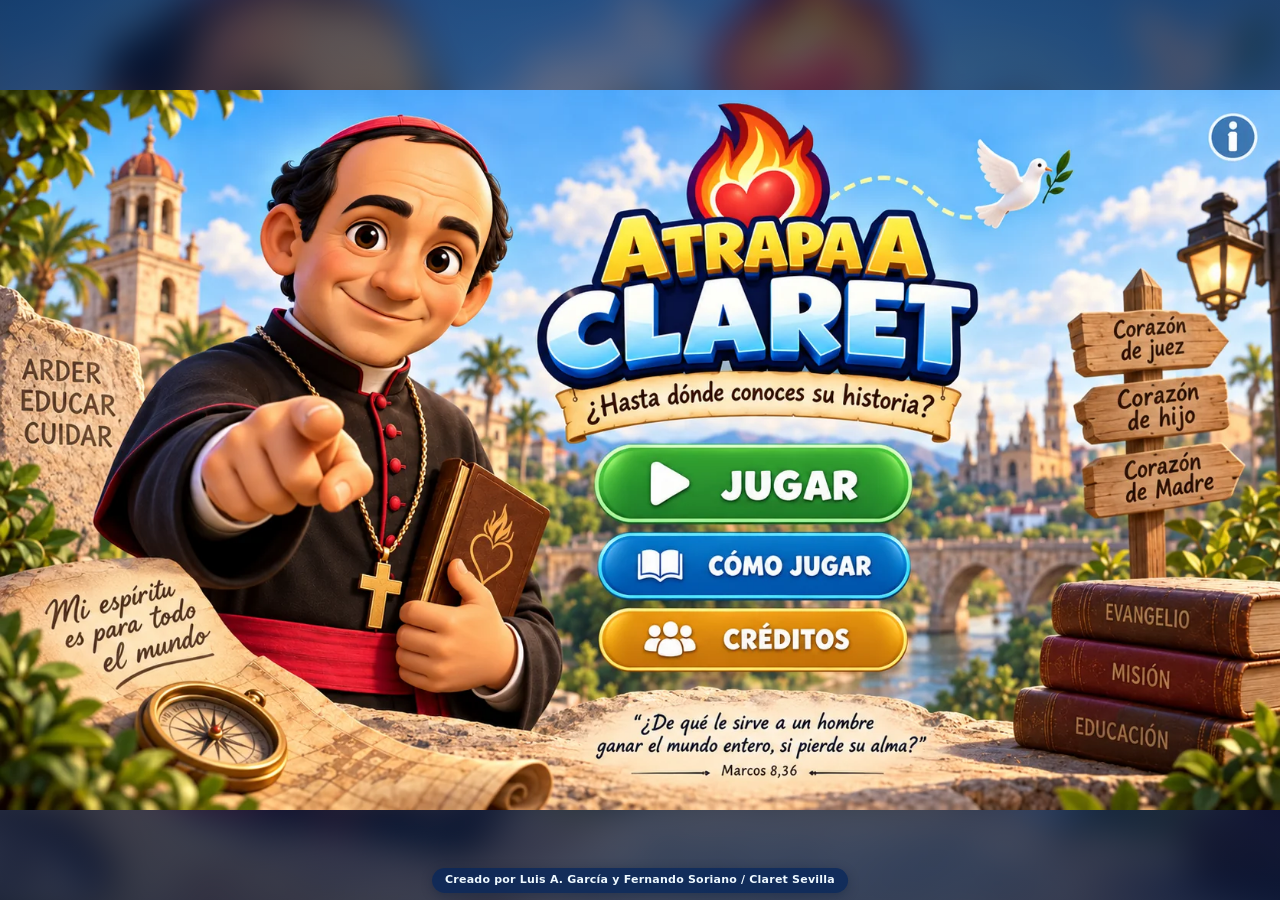
==== commit 1ae00817: "Corrige portada adaptable con una sola botonera v0.3.3" ====
--- a/public/index.html
+++ b/public/index.html
@@ -66,7 +66,7 @@
         <div class="credits-block"><strong>Idea y creación</strong><span>Luis A. García y Fernando Soriano</span></div>
         <div class="credits-block"><strong>Centro de referencia</strong><span>Claret Sevilla</span></div>
         <div class="credits-block"><strong>Fuentes</strong><span>Autobiografía de san Antonio María Claret, documentación oficial claretiana y fuentes institucionales verificadas.</span></div>
-        <p class="version">Versión profesional v0.3.2 PWA · 79 preguntas</p>
+        <p class="version">Versión profesional v0.3.3 PWA · 79 preguntas</p>
         <button class="btn btn-secondary" data-action="home">VOLVER</button>
       </div>
     </section>
--- a/public/styles.css
+++ b/public/styles.css
@@ -294,3 +294,31 @@
  .pwa-install-desktop{display:none!important}
  .pwa-install-mobile.available{display:block;width:100%;min-height:42px;padding:8px 12px;font-size:12px}
 }
+
+/* v0.3.3 · single interactive cover, responsive to device orientation */
+.screen-home{isolation:isolate;overflow:hidden}
+.screen-home:before{content:"";position:absolute;z-index:-2;inset:-32px;background-image:linear-gradient(rgba(3,24,63,.48),rgba(3,24,63,.66)),url(assets/cover.webp);background-size:cover;background-position:center;filter:blur(18px) saturate(1.08);transform:scale(1.09)}
+.screen-home:after{content:"";position:absolute;z-index:-1;inset:0;background:radial-gradient(ellipse at center,transparent 28%,rgba(2,18,52,.48) 100%);pointer-events:none}
+.screen-home .mobile-home-controls{display:none!important}
+.screen-home .hotspot{display:block!important;z-index:7}
+.screen-home .cover-wrap{flex:0 0 auto;overflow:visible}
+.creator-plate-desktop{position:absolute;z-index:8;left:50%;bottom:max(7px,env(safe-area-inset-bottom));transform:translateX(-50%);margin:0}
+.sound-toggle[hidden]{display:none!important}
+
+@media(max-width:720px) and (orientation:portrait){
+ .screen-home.active{display:flex;align-items:center;justify-content:center;padding:0;overflow:hidden;background:#082f59}
+ .screen-home .cover-wrap{width:min(190vw,calc(82dvh * 1.7768));max-width:none;max-height:none;aspect-ratio:1672/941;margin:0}
+ .screen-home .cover-image{width:100%;height:100%;object-fit:contain;filter:drop-shadow(0 18px 40px rgba(0,17,48,.58))}
+ .screen-home .hotspot{min-height:44px}
+ .creator-plate-desktop{display:none}
+ body[data-screen="screen-home"] .pwa-install-desktop.available{display:block!important;left:50%;bottom:max(9px,env(safe-area-inset-bottom));transform:translateX(-50%);width:max-content;max-width:80vw;min-height:40px;padding:7px 13px;font-size:10px}
+ .pwa-install-mobile{display:none!important}
+}
+
+@media(max-width:1100px) and (orientation:landscape){
+ .screen-home.active{display:flex;align-items:center;justify-content:center;padding:0;overflow:hidden}
+ .screen-home .cover-wrap{width:min(100vw,177.68dvh);height:auto;max-width:none;max-height:100dvh;aspect-ratio:1672/941;margin:0}
+ .screen-home .cover-image{width:100%;height:100%;object-fit:contain}
+ .screen-home .hotspot{min-height:0}
+ .creator-plate-desktop{display:none}
+}
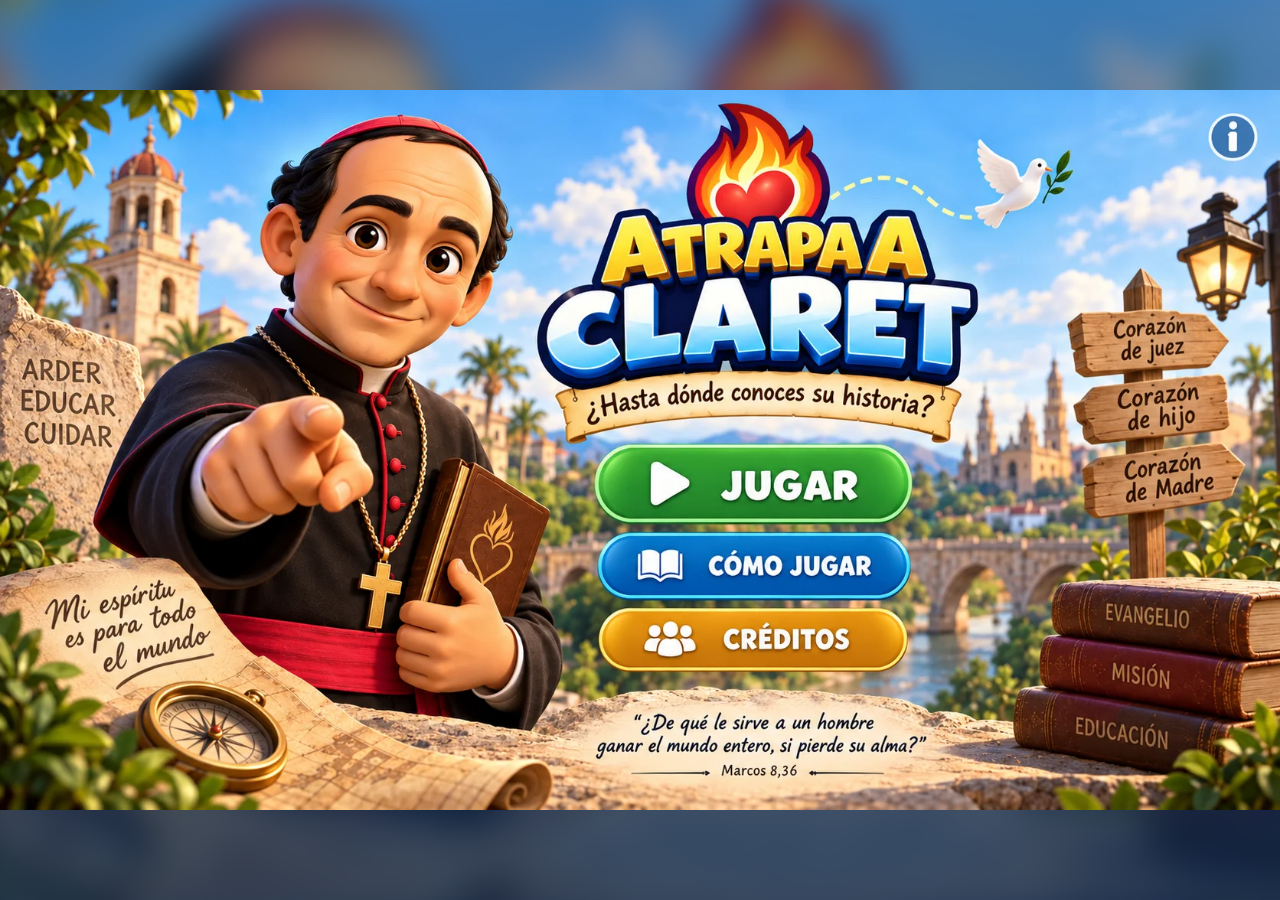
==== commit 69f1684b: "Fix orientation layout at its source; integrate Claret and restore award composition (v0.3.6)" ====
--- a/public/index.html
+++ b/public/index.html
@@ -23,7 +23,10 @@
 
     <section id="screen-home" class="screen screen-home active" aria-label="Inicio">
       <div class="cover-wrap">
-        <img src="assets/cover.webp" alt="Atrapa a Claret. ¿Hasta dónde conoces su historia?" class="cover-image" />
+        <picture class="cover-picture">
+          <source media="(orientation: portrait)" srcset="assets/cover-portrait.webp" />
+          <img src="assets/cover.webp" alt="Atrapa a Claret. ¿Hasta dónde conoces su historia?" class="cover-image" />
+        </picture>
         <div class="cover-credit-cleaner" aria-hidden="true"></div>
         <button class="hotspot play-hotspot" data-action="play" aria-label="Jugar"></button>
         <button class="hotspot how-hotspot" data-action="how" aria-label="Cómo jugar"></button>
@@ -31,15 +34,6 @@
         <button class="hotspot info-hotspot" data-action="how" aria-label="Información y reglas del juego"></button>
       </div>
       <div class="creator-plate-desktop">Creado por Luis A. García y Fernando Soriano / Claret Sevilla</div>
-      <div class="mobile-home-controls">
-        <button class="btn btn-primary" data-action="play">JUGAR ▶</button>
-        <div class="mobile-secondary-row">
-          <button class="btn btn-secondary" data-action="how">CÓMO JUGAR</button>
-          <button class="btn btn-secondary" data-action="credits">CRÉDITOS</button>
-        </div>
-        <button class="btn pwa-install pwa-install-mobile" data-action="install" hidden>INSTALAR APP</button>
-        <div class="creator-plate">Creado por Luis A. García y Fernando Soriano / Claret Sevilla</div>
-      </div>
     </section>
 
     <section id="screen-how" class="screen modal-screen" aria-label="Cómo jugar">
@@ -66,7 +60,7 @@
         <div class="credits-block"><strong>Idea y creación</strong><span>Luis A. García y Fernando Soriano</span></div>
         <div class="credits-block"><strong>Centro de referencia</strong><span>Claret Sevilla</span></div>
         <div class="credits-block"><strong>Fuentes</strong><span>Autobiografía de san Antonio María Claret, documentación oficial claretiana y fuentes institucionales verificadas.</span></div>
-        <p class="version">Versión profesional v0.3.3 PWA · 79 preguntas</p>
+        <p class="version">Versión profesional v0.3.6 PWA · 79 preguntas</p>
         <button class="btn btn-secondary" data-action="home">VOLVER</button>
       </div>
     </section>
@@ -101,18 +95,19 @@
       </div>
 
       <main class="game-main">
-        <aside class="claret-zone">
+        <section class="quiz-zone">
+          <div class="question-panel">
+            <div class="panel-label">PREGUNTA</div>
+            <aside class="claret-zone">
           <div id="claretAura" class="claret-aura"></div>
           <img id="claretImg" src="assets/claret-presentador.webp" alt="Claret acompaña la partida" />
           <div id="claretBubble" class="claret-bubble">Piensa bien… ¡tú puedes!</div>
-        </aside>
-
-        <section class="quiz-zone">
-          <div class="question-panel">
-            <div class="panel-label">PREGUNTA</div>
+            </aside>
+            <div class="question-content">
             <div id="questionText" class="question-text">Cargando pregunta…</div>
             <div id="progressDots" class="progress-dots" aria-label="Progreso de la fase"></div>
             <div id="hintBox" class="hint-box hidden"><strong>PISTA CLARETIANA</strong><span id="hintText"></span></div>
+            </div>
           </div>
           <div id="answers" class="answers-grid" aria-label="Respuestas"></div>
           <div id="feedback" class="feedback-bar" aria-live="polite">
--- a/public/styles.css
+++ b/public/styles.css
@@ -1,324 +1,39 @@
-
-
-:root{
-  --blue-950:#020a20;--blue-900:#04143a;--blue-800:#072a65;--blue-700:#084c9f;
-  --cyan:#18bfff;--cyan2:#77ddff;--orange:#ff9d00;--gold:#ffd45b;--white:#f7fbff;
-  --red:#ff4d4d;--green:#3cd58c;--shadow:0 18px 55px rgba(0,0,0,.42);
+/* v0.3.6: one responsive layout system, shared by every screen. */
+:root{--navy:#07235b;--wood:#743c1c;--gold:#ffc733;--ink:#3b2415;--paper:#fff0c9;--font-ui:system-ui,-apple-system,BlinkMacSystemFont,"Segoe UI",sans-serif;--font-display:ui-rounded,"Arial Rounded MT Bold","Trebuchet MS",sans-serif;--font-reading:Georgia,"Times New Roman",serif;--edge:clamp(10px,2vw,26px);--top:max(10px,env(safe-area-inset-top));--bottom:max(10px,env(safe-area-inset-bottom))}
+*{box-sizing:border-box}html,body{margin:0;width:100%;height:100%;overflow:hidden;background:#082f59;color:white;font:16px/1.35 var(--font-ui)}button,input,textarea,select{font:inherit}button{cursor:pointer;touch-action:manipulation;-webkit-tap-highlight-color:transparent}button:disabled{cursor:default}button:focus-visible,input:focus-visible,textarea:focus-visible,select:focus-visible{outline:3px solid #fff;outline-offset:3px;box-shadow:0 0 0 6px #063f72}button[hidden],.hidden{display:none!important}
+h1,h2,.btn,.phase-pill,.score-pill,.panel-label,.lifeline b,.eyebrow,.badge-reveal-name{font-family:var(--font-display)}h1,h2,p{margin-top:0}h1{line-height:1.07;text-wrap:balance}img{max-width:100%}.app-shell{width:100%;height:100%;position:relative;background:linear-gradient(#159ade,#0b3156)}.screen{display:none;width:100%;height:100vh;height:100dvh;min-width:0;min-height:0;position:relative;overflow:hidden}.screen.active{display:flex}.screen:focus{outline:none}
+.sound-toggle,.home-toggle{position:fixed;z-index:100;top:var(--top);width:44px;height:44px;border:3px solid #ffffff99;border-radius:50%;color:white;font-size:22px;box-shadow:inset 0 2px #ffffff77,0 4px #05406b,0 7px 12px #001a3544;background:linear-gradient(#16b5ee,#0870b4)}.sound-toggle{right:max(var(--edge),env(safe-area-inset-right))}.home-toggle{left:max(var(--edge),env(safe-area-inset-left));background:linear-gradient(#ffda4d,#e79b12);box-shadow:inset 0 2px #fff8,0 4px #985813;font-size:26px}body[data-screen="screen-home"] .sound-toggle{display:none}
+.btn{min-height:44px;padding:11px 22px;border:2px solid #ffffff99;border-radius:17px;font-size:15px;font-weight:900;letter-spacing:.025em;text-transform:uppercase;color:white;text-shadow:0 2px 1px #0005;background:linear-gradient(#169fdd,#0870b4);box-shadow:inset 0 2px #fff8,0 4px #05416d;transition:filter .15s,transform .15s}.btn-primary{background:linear-gradient(#35cd4d,#11912c);box-shadow:inset 0 2px #fff8,0 4px #096022}.btn-special{background:linear-gradient(#ffdb58,#e69a11);color:#41260b;box-shadow:inset 0 2px #fff8,0 4px #995812;text-shadow:0 1px #fff8}.button-row{display:flex;justify-content:center;gap:12px;flex-wrap:wrap}
+@media(hover:hover){.btn:hover,.lifeline:hover:not(:disabled),.answer-btn:hover:not(:disabled){filter:brightness(1.1)}}.btn:active,.lifeline:active:not(:disabled),.answer-btn:active:not(:disabled){transform:translateY(2px)}
+/* Art and hotspots share exactly one rectangle, including after rotation. */
+.screen-home.active{align-items:center;justify-content:center;isolation:isolate}.screen-home:before{content:"";position:absolute;inset:0;z-index:-1;background:linear-gradient(#06244b66,#06244bcc),url(assets/cover.webp) center/cover;filter:blur(18px);transform:scale(1.08)}.cover-wrap{position:relative;flex:none;width:min(100vw,177.68dvh);height:auto;aspect-ratio:1672/941;overflow:hidden}.cover-picture,.cover-image{display:block;width:100%;height:100%}.cover-image{object-fit:contain}.screen-home .hotspot{display:block!important;position:absolute;min-height:0;border:0;border-radius:999px;background:transparent}.hotspot:hover{background:#ffffff18}.hotspot:focus-visible{outline:3px solid white;outline-offset:0}.play-hotspot{left:46.2%;top:49%;width:25.4%;height:11.2%}.how-hotspot{left:46.3%;top:61.2%;width:25.5%;height:9.9%}.credits-hotspot{left:46.4%;top:71.8%;width:25.5%;height:9.3%}.info-hotspot{right:1.6%;top:2.2%;width:5.3%;height:9.5%}.cover-credit-cleaner,.creator-plate-desktop{display:none}.pwa-install{position:fixed;z-index:20;right:max(10px,env(safe-area-inset-right));bottom:var(--bottom);font-size:11px;padding:8px 12px;background:linear-gradient(#ffdb58,#e69a11);color:#41260b;box-shadow:inset 0 2px #fff8,0 4px #995812}body:not([data-screen="screen-home"]) .pwa-install{display:none!important}
+@media(orientation:portrait){.screen-home:before{background-image:linear-gradient(#06244b66,#06244bcc),url(assets/cover-portrait.webp)}.cover-wrap{width:min(100vw,56.28dvh);aspect-ratio:941/1672}.play-hotspot{left:23.8%;top:55.6%;width:52.5%;height:8.3%}.how-hotspot{left:23.8%;top:64.3%;width:52.5%;height:6.8%}.credits-hotspot{left:23.8%;top:71.3%;width:52.5%;height:6.7%}.screen-home .info-hotspot{display:none!important}}
+/* Header and tools always remain in flow and reserve room for menu/sound. */
+.game-screen{flex-direction:column;gap:12px;padding:var(--top) max(var(--edge),env(safe-area-inset-right)) var(--bottom) max(var(--edge),env(safe-area-inset-left))}.game-backdrop,.phase-intro-backdrop{position:absolute;inset:0;background-position:center;background-size:cover;pointer-events:none}.game-backdrop:after{content:"";position:absolute;inset:0;background:linear-gradient(#05304a22,#04294533 45%,#031c3a99)}.hud,.lifelines,.game-main{position:relative;z-index:1;width:100%;max-width:1180px;margin-inline:auto;min-width:0}.hud{display:grid;grid-template-columns:minmax(0,1fr) auto auto;align-items:center;gap:10px;padding-inline:56px;flex:none;min-height:54px}.brand-mini{display:none}.phase-pill,.score-pill{min-width:0;min-height:54px;padding:6px 14px;border:3px solid var(--wood);outline:2px solid #e4a950;border-radius:15px;background:linear-gradient(#174c85,#0a2859);box-shadow:inset 0 0 0 2px #dfba6d88,0 4px 8px #00132a44;font-weight:900;text-align:center}.phase-pill{display:flex;flex-direction:column;justify-content:center;gap:2px;font-size:13px}.phase-pill b{font-size:15px;line-height:1.15}.score-pill{display:flex;align-items:center;justify-content:center;gap:8px;font-size:13px}.score-pill strong{color:#ffdb58;font-size:28px}.lives{display:flex;gap:3px}.heart-life{width:38px;height:38px;object-fit:contain;transition:opacity .25s}.heart-life.lost{filter:grayscale(1);opacity:.25}
+.lifelines{display:flex;justify-content:center;gap:10px;flex:none}.lifeline{display:grid;grid-template-columns:30px auto;grid-template-rows:auto auto;align-items:center;column-gap:7px;min-width:0;min-height:48px;padding:6px 15px;border:2px solid #c2eaff;border-radius:17px;background:linear-gradient(#14a9e4,#0576b7);box-shadow:inset 0 2px #fff8,0 4px #054b78;color:#fff}.lifeline .life-icon{grid-row:1/3;font-size:26px}.lifeline b{font-size:15px;text-align:left}.lifeline small{font-size:10px;text-align:left}.lifeline:nth-child(2){background:linear-gradient(#ffd954,#e49a0c);color:#41250b;border-color:#fff2b1;box-shadow:inset 0 2px #fff8,0 4px #955e10}.lifeline:nth-child(3){background:linear-gradient(#2a8cc0,#14608f)}.lifeline:disabled{opacity:.45;filter:grayscale(.85)}
+/* Claret is part of the question, never an absolute floating avatar. */
+.game-main{flex:1;min-height:0;display:flex;align-items:center;padding:6px 0}.quiz-zone{width:100%;min-width:0;display:grid;grid-template-columns:minmax(0,1fr);gap:clamp(10px,1.6dvh,18px)}.question-panel{position:relative;display:grid;grid-template-columns:clamp(105px,16vw,195px) minmax(0,1fr);align-items:center;gap:12px;min-width:0;min-height:clamp(160px,27dvh,280px);padding:24px 24px 12px 10px;border:5px solid var(--wood);outline:2px solid #d9a05a;border-radius:24px;background:var(--paper);box-shadow:inset 0 0 0 2px #c69c59,0 8px 20px #001a3444;color:var(--ink)}.question-content{min-width:0;display:grid;align-content:center;gap:8px}.question-text{font:700 clamp(20px,2.4vw,32px)/1.2 var(--font-reading);text-align:center;text-wrap:balance}.panel-label{position:absolute;top:-13px;left:50%;transform:translateX(-50%);padding:4px 14px;background:linear-gradient(#ffe58a,#f3b530);border:2px solid #a16a24;border-radius:12px;color:#4c2b0b;font-size:13px;font-weight:900;white-space:nowrap;box-shadow:0 3px #795022}.claret-zone{position:relative;min-width:0;min-height:0;align-self:stretch;display:flex;align-items:center;justify-content:center}.claret-zone img{display:block;width:100%;height:clamp(130px,24dvh,240px);object-fit:contain;object-position:center;mix-blend-mode:multiply;border:0;background:transparent}.claret-aura,.claret-bubble{display:none}.progress-dots{display:flex;justify-content:center;gap:7px}.progress-dot{width:12px;height:12px;border:2px solid #a47743;border-radius:50%;background:#fff8e8}.progress-dot.done{background:#e6a61b;border-color:#996311}.hint-box{display:grid;gap:3px;border-top:1px solid #cba162;padding-top:7px;font-size:13px;line-height:1.25}.hint-box strong{color:#875016;font-size:11px;letter-spacing:.05em}
+.answers-grid{display:grid;grid-template-columns:repeat(2,minmax(0,1fr));gap:10px}.answer-btn{position:relative;min-width:0;min-height:clamp(52px,8dvh,78px);padding:10px 28px 10px 58px;border:2px solid #b0e3f7;border-radius:17px;background:linear-gradient(#118ecd,#085a95);box-shadow:inset 0 2px #fff6,0 4px #054370;color:white;text-align:left;font-weight:750;font-size:clamp(16px,1.8vw,22px);line-height:1.2;transition:background .15s,transform .15s}.answer-btn .letter{position:absolute;left:13px;top:50%;transform:translateY(-50%);width:31px;height:31px;display:grid;place-items:center;border:2px solid #d8f2ff99;border-radius:50%;font-size:20px;font-weight:900;background:#063f7588}.answer-btn.selected{background:linear-gradient(#dbaa2c,#8d5f16);border-color:#ffe9a2}.answer-btn.correct{background:linear-gradient(#26954c,#126a34);border-color:#a6ffbc}.answer-btn.wrong{background:linear-gradient(#c8444c,#8e2634);border-color:#ffb6bd}.answer-btn.correct:after,.answer-btn.wrong:after{position:absolute;right:10px;top:7px;font-size:18px}.answer-btn.correct:after{content:'✓'}.answer-btn.wrong:after{content:'×'}.answer-btn.removed{visibility:hidden}
+.feedback-bar{min-height:48px;padding:10px 14px;display:flex;align-items:center;justify-content:center;gap:9px;border:1px solid #b4def099;border-radius:15px;background:#073861ed;box-shadow:0 4px 10px #001c3433;font-size:14px;line-height:1.25}.feedback-icon{font-size:22px}.feedback-bar.source{display:grid;grid-template-columns:minmax(0,1fr) auto;gap:3px 14px;text-align:left}.feedback-bar.source strong,.feedback-bar.source>span,.feedback-bar.source>small{grid-column:1;min-width:0}.feedback-bar.source>small{font-size:11px;color:#d7e9f7}.feedback-bar.source .next-btn{grid-column:2;grid-row:1/4;max-width:190px;min-height:44px;font-size:12px;margin:0;padding:9px 14px}.feedback-bar.success{border-color:#8de8a4}.feedback-bar.error{border-color:#ffb4b4}
+/* Narrative and awards. Decorative elements cannot occupy grid cells. */
+.phase-intro-screen,.result-screen,.modal-screen{align-items:center;justify-content:center;padding:calc(var(--top) + 56px) max(var(--edge),env(safe-area-inset-right)) var(--bottom) max(var(--edge),env(safe-area-inset-left));background:linear-gradient(#127fbc,#0a315c)}.phase-intro-backdrop:after{content:"";position:absolute;inset:0;background:#052c4d44}.phase-intro-card,.result-card,.victory-card,.modal-card{position:relative;width:min(1100px,100%);max-height:100%;min-width:0;min-height:0;padding:clamp(18px,2.6vw,34px);border:5px solid var(--wood);outline:2px solid #d9a05a;border-radius:26px;background:var(--paper);box-shadow:inset 0 0 0 2px #c69c59,0 12px 28px #001a3466;color:var(--ink)}.phase-intro-card,.result-card,.victory-card{display:grid;grid-template-columns:minmax(0,28%) minmax(0,1fr);gap:24px;align-items:center}.phase-intro-claret,.result-claret,.victory-claret{display:block;width:100%;height:min(54dvh,470px);min-width:0;object-fit:contain;mix-blend-mode:multiply}.phase-intro-copy,.result-copy,.victory-copy{position:relative;min-width:0;text-align:center}.phase-intro-copy h1,.result-copy h1,.victory-copy h1{font-size:clamp(27px,3.6vw,48px);color:var(--navy);margin:6px 0 12px;overflow-wrap:normal;word-break:normal}.phase-intro-kicker,.eyebrow{color:#974c1b;font-weight:900;letter-spacing:.1em;font-size:13px;margin:0 0 8px}.phase-intro-description{font:700 clamp(17px,2vw,24px)/1.4 var(--font-reading);margin:16px auto}.phase-intro-goal{padding:12px;border:1px solid #cca25e;background:#fffae7;border-radius:12px;font-size:15px;margin:12px 0 20px}.result-copy>p,.victory-copy>p{margin:8px 0;font-size:16px}.screen-quote{font:italic 15px/1.35 var(--font-reading)!important;color:#765634;max-width:620px;margin:10px auto!important}.result-glow,.victory-flame{position:absolute;pointer-events:none;inset:0;opacity:.1;z-index:0}.victory-flame{font-size:180px;text-align:right}
+.badge-reveal{position:relative;isolation:isolate;display:grid;justify-items:center;gap:5px;margin:12px 0;perspective:1000px}.badge-reveal:before{content:"";position:absolute;z-index:-1;left:50%;top:44%;width:min(29dvh,270px);aspect-ratio:1;border-radius:50%;background:repeating-conic-gradient(#f6bb38aa 0 5deg,transparent 5deg 15deg);mask-image:radial-gradient(black,transparent 72%);transform:translate(-50%,-50%);animation:rewardRays 12s linear infinite}.badge-reveal-coin{width:clamp(110px,23dvh,220px);aspect-ratio:1;object-fit:contain;filter:drop-shadow(0 7px 9px #82561e77) drop-shadow(0 0 16px #ffd261);border-radius:50%}.badge-reveal-coin.animate{animation:coinSpinIn 1.5s cubic-bezier(.16,.76,.2,1) both,medalShine 3s 1.5s ease-in-out infinite}.badge-reveal-name{font-size:14px;font-weight:900;color:#875016;letter-spacing:.05em}
+@keyframes coinSpinIn{from{opacity:0;transform:rotateY(-720deg) scale(.4)}to{opacity:1;transform:rotateY(0) scale(1)}}@keyframes medalShine{0%,100%{transform:rotateY(-8deg);filter:drop-shadow(0 7px 9px #82561e77) drop-shadow(0 0 12px #ffd261)}50%{transform:rotateY(8deg) translateY(-3px);filter:drop-shadow(0 7px 9px #82561e77) drop-shadow(0 0 23px #ffe49a) brightness(1.12)}}@keyframes rewardRays{to{transform:translate(-50%,-50%) rotate(360deg)}}
+.badge-track{display:flex;justify-content:center;gap:6px;margin:12px auto 16px}.badge-chip{width:68px;min-width:0;padding:5px 2px;border:1px solid #cfb787;border-radius:13px;background:#eee1c4;color:#73644a;text-align:center;font-size:8px;font-weight:800}.badge-chip img{display:block;width:42px;height:42px;object-fit:contain;margin:auto auto 4px;border-radius:50%;filter:grayscale(1);opacity:.45}.badge-chip.earned{background:#fff7d5;border-color:#c99327;color:#744616}.badge-chip.earned img{filter:none;opacity:1}.victory-answer strong{display:block;font-size:24px;color:var(--navy)}.victory-stats{display:grid;grid-template-columns:repeat(3,minmax(0,1fr));gap:8px;margin:18px 0}.stat-card{padding:12px 6px;border:1px solid #d4b376;border-radius:12px;background:#fff8df;font-size:12px}.stat-card b{display:block;color:var(--navy);font-size:25px}.gameover-lives{display:flex;justify-content:center;gap:8px;margin:12px}.gameover-lives img{width:40px;filter:grayscale(1);opacity:.4}.gameover-level-line{font-weight:800;color:#91511b}
+/* Internal scrolling for long rules/forms, never silently clipped content. */
+.modal-card{width:min(760px,100%);overflow:auto;overscroll-behavior:contain;scrollbar-gutter:stable}.wide-card{width:min(1000px,100%)}.modal-card h1{font-size:clamp(25px,3vw,40px);color:var(--navy);padding-right:38px;margin-bottom:18px}.close-x{position:absolute;right:10px;top:10px;width:44px;height:44px;background:transparent;border:0;color:var(--wood);font-size:32px}.rules-grid{display:grid;grid-template-columns:1fr 1fr;gap:14px;margin:14px 0}.rules-grid article{position:relative;border:1px solid #d5b97f;border-radius:16px;padding:16px 14px 16px 56px;background:#fff8df}.rules-grid h2{font-size:19px;margin:0 0 5px;color:var(--navy)}.rules-grid p{font-size:15px;margin:0}.rule-num{position:absolute;left:12px;top:16px;width:30px;height:30px;display:grid;place-items:center;border-radius:50%;background:#edb332;font-weight:900}.how-badges{display:flex;justify-content:center;gap:6px;flex-wrap:wrap;margin:14px 0}.how-badges span{padding:5px 9px;border-radius:15px;background:#edd7a5;font-size:11px;font-weight:800}.credits-card{text-align:center}.credits-kicker{font-size:25px;font-weight:900;color:var(--navy)}.credits-sub{font-size:18px}.credits-block{display:grid;gap:4px;background:#fff8df;border-radius:12px;padding:12px;margin:12px 0}.credits-block strong{color:#955a1c}.version{font-size:12px;color:#796342}.form-card form{display:grid;gap:12px}.form-card label{display:grid;gap:5px;font-weight:700}.form-grid{display:grid;grid-template-columns:1fr 1fr;gap:12px}.form-card input,.form-card textarea,.form-card select{width:100%;min-width:0;padding:10px;border:1px solid #b9955e;border-radius:10px;background:#fffaf0;color:var(--ink);font-size:16px}.form-card textarea{min-height:80px;resize:vertical}
+/* Portrait: lower the reading group, with sensible spacing instead of empty rows. */
+@media(orientation:portrait){
+ .hud{grid-template-columns:minmax(0,1fr) auto;gap:5px 8px;padding-inline:50px;min-height:72px}.phase-pill{grid-row:1/3;min-height:70px;padding:5px 8px;font-size:10px}.phase-pill b{font-size:12px}.score-pill{min-height:32px;padding:2px 8px;font-size:10px;gap:5px;border-width:2px}.score-pill strong{font-size:19px}.lives{justify-content:center;gap:3px}.heart-life{width:25px;height:25px}.lifelines{gap:7px}.lifeline{flex:1;display:flex;justify-content:center;gap:5px;padding:7px 5px;min-height:44px;border-radius:14px}.lifeline small{display:none}.lifeline b{font-size:13px}.lifeline .life-icon{font-size:21px}
+ .game-main{padding:10px 0}.quiz-zone{gap:12px}.question-panel{grid-template-columns:clamp(76px,24vw,170px) minmax(0,1fr);min-height:clamp(158px,25dvh,270px);gap:8px;padding:22px 12px 12px 5px;border-width:4px;border-radius:21px}.claret-zone img{height:clamp(125px,22dvh,225px)}.question-text{font-size:clamp(19px,4.7vw,28px);line-height:1.2}.panel-label{font-size:11px;padding:4px 10px}.hint-box{font-size:12px}.question-content{gap:7px}.answers-grid{grid-template-columns:1fr;gap:8px}.answer-btn{min-height:clamp(47px,6.5dvh,68px);font-size:clamp(15px,3.8vw,20px);padding:9px 24px 9px 51px;border-radius:14px}.answer-btn .letter{left:10px;width:29px;height:29px;font-size:18px}.feedback-bar{font-size:12px;padding:8px 10px}.feedback-bar.source{gap:3px 7px}.feedback-bar.source>small{font-size:10px}.feedback-bar.source .next-btn{max-width:116px;font-size:10px;padding:8px}
+ .phase-intro-card,.result-card,.victory-card{grid-template-columns:minmax(0,1fr);gap:10px;padding:18px;max-width:680px}.phase-intro-claret,.result-claret,.victory-claret{height:clamp(80px,18dvh,180px);width:100%}.phase-intro-copy h1,.result-copy h1,.victory-copy h1{font-size:clamp(25px,6vw,38px);margin:5px 0 8px}.phase-intro-description{font-size:clamp(16px,3.8vw,21px);line-height:1.3;margin:10px auto}.phase-intro-goal{font-size:13px;margin:10px 0 14px;padding:9px}.phase-intro-copy .btn{width:100%}.success-card{grid-template-columns:minmax(0,1fr);gap:0}.success-card .result-claret{position:absolute;top:14px;left:10px;width:22%;height:100px}.success-card .eyebrow,.success-card h1,.success-card #resultPhase{margin-left:23%;min-height:0}.success-card h1{font-size:clamp(24px,6vw,35px)}.success-card .screen-quote{margin-top:18px!important}.success-card .badge-reveal-coin{width:clamp(130px,24dvh,220px)}.success-card .result-copy{width:100%}.badge-chip{width:18%;font-size:7px}.badge-chip img{width:36px;height:36px}.badge-reveal-name{font-size:12px}.result-copy>p,.victory-copy>p{font-size:14px}.screen-quote{font-size:13px!important}.button-row{gap:8px}.button-row .btn{flex:1;font-size:12px;padding:9px 10px}.rules-grid{grid-template-columns:1fr}.rules-grid article{padding:12px 12px 12px 52px}.rules-grid h2{font-size:17px}.rules-grid p{font-size:14px}
 }
-*{box-sizing:border-box}html,body{margin:0;min-height:100%;background:#02091f;color:var(--white);font-family:Inter,ui-sans-serif,system-ui,-apple-system,BlinkMacSystemFont,"Segoe UI",sans-serif}body{overflow-x:hidden}
-button,input,textarea,select{font:inherit}.app-shell{min-height:100vh;position:relative;background:radial-gradient(circle at 22% 16%,#0b4aa055 0 18%,transparent 40%),linear-gradient(135deg,#02091f,#061a45 55%,#06112e)}
-.screen{display:none;min-height:100vh;width:100%;position:relative}.screen.active{display:flex}.sound-toggle{position:fixed;z-index:100;right:max(12px,env(safe-area-inset-right));top:max(12px,env(safe-area-inset-top));width:46px;height:46px;border:1px solid #6edaff88;border-radius:50%;background:#061a45dd;color:white;box-shadow:0 0 22px #19bfff66;cursor:pointer}.sound-toggle:hover{transform:scale(1.05)}
-/* HOME */
-.screen-home{align-items:center;justify-content:center;background:#02091f;padding:16px}.cover-wrap{position:relative;width:min(100vw,177.777vh);aspect-ratio:16/9;max-height:100vh;overflow:visible}.cover-image{width:100%;height:100%;display:block;object-fit:contain}.hotspot{display:none;position:absolute;border:0;background:transparent;cursor:pointer;border-radius:18px}.hotspot:focus-visible{outline:4px solid #7de2ff;box-shadow:0 0 30px #15c8ff}.play-hotspot{left:42.5%;top:57.6%;width:34.5%;height:15.5%}.how-hotspot{left:40%;top:75.5%;width:19.7%;height:8.5%}.credits-hotspot{left:60.5%;top:75.5%;width:19.6%;height:8.5%}.mobile-home-controls{position:absolute;left:50%;bottom:3.8%;transform:translateX(-50%);display:grid;width:min(42vw,620px);gap:12px;z-index:6}.mobile-secondary-row{display:grid;grid-template-columns:1fr 1fr;gap:12px}.creator-plate{text-align:center;color:#e4f4ff;font-size:14px;font-weight:700;text-shadow:0 2px 6px #00183b;opacity:.96}
-/* buttons */
-.btn{border:0;border-radius:16px;padding:15px 26px;font-weight:900;letter-spacing:.03em;cursor:pointer;transition:.18s transform,.18s filter,.18s box-shadow}.btn:hover{transform:translateY(-2px);filter:brightness(1.08)}.btn-primary{color:#08265f;background:linear-gradient(#ffd75e,#ff9d00);box-shadow:0 0 0 2px white inset,0 0 0 5px #ff9d0044,0 10px 32px #ff930055}.btn-secondary{color:#fff;background:linear-gradient(180deg,#0b3f8e,#061e55);box-shadow:0 0 0 2px #21c5ff inset,0 10px 25px #0005}.btn-special{color:white;background:linear-gradient(135deg,#b300ff,#ff7a00);box-shadow:0 0 0 2px #fff7 inset,0 12px 28px #9f00ff55}.button-row{display:flex;gap:14px;flex-wrap:wrap;justify-content:center}
-/* MODALS */
-.modal-screen{align-items:center;justify-content:center;padding:28px;background:radial-gradient(circle at 30% 15%,#0a5aba66,transparent 32%),linear-gradient(145deg,#02091f,#072a65)}.modal-card{width:min(760px,94vw);max-height:92vh;overflow:auto;position:relative;padding:34px;border:1px solid #2ec8ff88;border-radius:28px;background:linear-gradient(160deg,#071a48f4,#02102ff4);box-shadow:var(--shadow),0 0 45px #13aaff33}.wide-card{width:min(1080px,95vw)}.modal-card h1{margin:0 0 12px;color:#ffd45b;font-size:clamp(28px,4vw,48px)}.close-x{position:absolute;right:16px;top:12px;background:transparent;border:0;color:#fff;font-size:38px;cursor:pointer}.rules-grid{display:grid;grid-template-columns:repeat(2,1fr);gap:16px;margin:24px 0}.rules-grid article{position:relative;padding:22px 22px 22px 66px;border-radius:20px;background:#0b2d6f88;border:1px solid #24c4ff66}.rules-grid h2{margin:0 0 6px;color:#fff}.rules-grid p{margin:0;color:#cbe8ff}.rule-num{position:absolute;left:18px;top:20px;width:36px;height:36px;border-radius:50%;display:grid;place-items:center;background:#ff9d00;color:#07183f;font-weight:900}.how-badges{display:flex;gap:8px;justify-content:center;flex-wrap:wrap;margin:22px 0}.how-badges span{padding:8px 12px;border-radius:999px;background:#061f56;border:1px solid #31caff;color:#dff7ff;font-size:12px;font-weight:800}.credits-card{text-align:center}.credits-kicker{font-size:30px;font-weight:1000;color:#ffb000;margin-bottom:4px}.credits-sub{font-size:20px;color:#ccecff;margin-top:0}.credits-block{display:grid;gap:6px;padding:18px;margin:12px 0;background:#09295e88;border-radius:18px}.credits-block strong{color:#ffd45b}.version{opacity:.7;font-size:13px}
-/* GAME */
-.game-screen{display:none;flex-direction:column;min-height:100vh;overflow:hidden;padding:18px clamp(14px,2vw,28px) 24px}.game-screen.active{display:flex}.game-backdrop{position:absolute;inset:0;z-index:0;background:radial-gradient(circle at 10% 45%,#1262cf66 0 12%,transparent 33%),radial-gradient(circle at 90% 25%,#ff950020 0 13%,transparent 38%),linear-gradient(140deg,#02091f 0,#041a4a 48%,#071a3e 100%)}.game-backdrop:before{content:"";position:absolute;left:-11vw;top:12vh;width:45vw;aspect-ratio:1;border-radius:50%;border:2px solid #1bd3ff33;box-shadow:0 0 0 20px #0a6bd00f,0 0 90px #1aaaff33;background:radial-gradient(circle,#0a66bd22,transparent 66%)}.game-backdrop:after{content:"";position:absolute;inset:0;background:repeating-linear-gradient(165deg,transparent 0 72px,#ff9d000e 73px 75px,transparent 76px 130px);opacity:.75}.hud,.lifelines,.game-main{position:relative;z-index:2}.hud{display:grid;grid-template-columns:200px minmax(320px,1fr) 220px auto;gap:14px;align-items:center}.brand-mini{display:flex;align-items:center;gap:8px;font-weight:900;line-height:.82;font-size:18px;text-shadow:0 2px 0 #000,0 0 10px #13c8ff}.brand-mini b{font-size:30px;color:#ffb000}.flame{font-size:32px}.phase-pill,.score-pill{min-height:62px;border-radius:18px;display:flex;align-items:center;justify-content:center;gap:12px;background:linear-gradient(180deg,#0b3f8e,#061d50);border:2px solid #1bc7ff;box-shadow:0 0 22px #0aaeff33 inset,0 8px 20px #0005;padding:10px 18px;font-weight:900}.phase-pill b{color:#ffb000}.score-pill strong{font-size:30px;color:#ffc23d}.lives{display:flex;gap:6px;justify-content:flex-end}.heart-life{width:58px;height:58px;object-fit:contain;filter:drop-shadow(0 0 12px #ff9d00);transition:.35s all}.heart-life.lost{filter:grayscale(1) brightness(.55);opacity:.36;transform:scale(.88)}
-.lifelines{display:flex;gap:18px;justify-content:center;margin:16px 0}.lifeline{min-width:180px;display:grid;grid-template-columns:46px auto;grid-template-rows:auto auto;column-gap:8px;align-items:center;padding:10px 18px;border-radius:18px;border:2px solid #ffab1a;background:linear-gradient(180deg,#0a3b87,#061b50);color:#fff;box-shadow:0 0 0 2px #1dcaff55 inset,0 10px 26px #0005;cursor:pointer}.lifeline .life-icon{grid-row:1/3;font-size:31px}.lifeline b{font-size:20px;text-align:left}.lifeline small{color:#9bdcff;text-align:left;font-size:11px}.lifeline:hover:not(:disabled){transform:translateY(-2px);filter:brightness(1.12)}.lifeline:disabled,.lifeline.used{filter:grayscale(.9);opacity:.37;cursor:not-allowed}
-.game-main{flex:1;display:grid;grid-template-columns:minmax(240px,29%) 1fr;gap:22px;min-height:0}.claret-zone{position:relative;display:flex;align-items:flex-end;justify-content:center;min-height:0}.claret-zone img{position:relative;z-index:2;width:min(100%,390px);max-height:64vh;object-fit:contain;filter:drop-shadow(0 20px 26px #0008);animation:idleFloat 4s ease-in-out infinite}.claret-aura{position:absolute;width:78%;aspect-ratio:1;border-radius:50%;background:radial-gradient(circle,#ffd95b99 0,#ff9d0030 42%,transparent 68%);filter:blur(3px);top:6%;left:10%}.claret-bubble{position:absolute;z-index:3;right:-4px;top:6%;max-width:220px;padding:10px 14px;border-radius:14px 14px 14px 3px;background:white;color:#08235b;font-size:14px;font-weight:800;box-shadow:0 8px 22px #0005;opacity:0;transform:translateY(8px);transition:.25s}.claret-bubble.show{opacity:1;transform:none}@keyframes idleFloat{0%,100%{transform:translateY(0)}50%{transform:translateY(-7px)}}
-.quiz-zone{display:flex;flex-direction:column;justify-content:center;gap:14px;min-width:0}.question-panel{position:relative;padding:48px 36px 24px;border-radius:24px;background:linear-gradient(145deg,#072a65e8,#03163ee8);border:2px solid #ffb21b;box-shadow:0 0 0 3px #1ccaff44 inset,0 0 28px #ff9d0025,0 18px 38px #0006}.panel-label{position:absolute;top:-20px;left:50%;transform:translateX(-50%);min-width:220px;text-align:center;padding:9px 28px;border-radius:14px;background:linear-gradient(#ffd45b,#ff9d00);color:#08235b;font-weight:1000;font-size:24px;border:2px solid #fff6;box-shadow:0 8px 25px #ff9d0055}.question-text{font-size:clamp(25px,3vw,43px);line-height:1.14;font-weight:850;text-align:center;min-height:100px;display:grid;place-items:center;text-wrap:balance}.progress-dots{display:flex;justify-content:center;gap:12px;margin-top:16px}.progress-dot{width:22px;height:22px;border-radius:50%;border:2px solid #1ccaff;background:#021b48;box-shadow:0 0 10px #1ccaff44}.progress-dot.done{background:#ffae00;border-color:#ffe58a;box-shadow:0 0 18px #ffae00}.hint-box{margin-top:18px;padding:13px 16px;border-radius:14px;border:1px solid #ffd45b88;background:#ff9d0015;color:#fff;display:grid;gap:3px}.hint-box strong{color:#ffd45b}.hidden{display:none!important}
-.answers-grid{display:grid;grid-template-columns:repeat(2,minmax(0,1fr));gap:14px}.answer-btn{position:relative;min-height:90px;padding:16px 22px 16px 80px;border-radius:20px;border:2px solid #1ccaff;background:linear-gradient(160deg,#0a3b87,#041841);color:#fff;text-align:left;font-weight:750;font-size:clamp(18px,1.7vw,27px);box-shadow:0 0 0 2px #ff9d0033 inset,0 12px 28px #0005;cursor:pointer;transition:.16s}.answer-btn .letter{position:absolute;left:24px;top:50%;transform:translateY(-50%);font-size:38px;color:#ffba23;font-weight:1000}.answer-btn:hover:not(:disabled){transform:translateY(-2px);border-color:#ffb21b;box-shadow:0 0 24px #ff9d0044}.answer-btn.selected{border-color:#ffb21b;background:linear-gradient(160deg,#174c96,#573700)}.answer-btn.correct{border-color:#71ffb6;background:linear-gradient(160deg,#075c51,#073d34);box-shadow:0 0 24px #3cd58c66}.answer-btn.wrong{border-color:#ff7a7a;background:linear-gradient(160deg,#6a1730,#3d0b1f);box-shadow:0 0 22px #ff4d4d55}.answer-btn.removed{visibility:hidden}.answer-btn:disabled{cursor:default}.feedback-bar{min-height:64px;padding:14px 20px;border-radius:18px;background:#06183ee8;border:1px solid #5ed5ff88;display:flex;align-items:center;justify-content:center;gap:10px;color:#91dfff;font-size:18px;box-shadow:0 8px 24px #0005}.feedback-bar.success{border-color:#57eaa7;color:#d7ffeb}.feedback-bar.error{border-color:#ff7d7d;color:#ffe1e1}.feedback-bar.source{align-items:flex-start;text-align:left;flex-direction:column}.feedback-bar .next-btn{margin-top:6px}.feedback-icon{font-size:24px}
-/* Results */
-.result-screen{align-items:center;justify-content:center;padding:26px;background:radial-gradient(circle at 25% 20%,#0c5fb980,transparent 40%),linear-gradient(145deg,#02091f,#071e4f)}.result-card,.victory-card{position:relative;width:min(1100px,94vw);min-height:min(680px,88vh);display:grid;grid-template-columns:38% 1fr;align-items:center;padding:32px;border-radius:32px;border:2px solid #1dcaff;background:linear-gradient(145deg,#071f55ee,#020d2fee);box-shadow:var(--shadow),0 0 55px #17bfff33;overflow:hidden}.result-card:after,.victory-card:after{content:"";position:absolute;inset:auto -12% -38% 22%;height:55%;border-radius:50%;border:4px solid #ff9d00;box-shadow:0 0 35px #ff9d00,0 0 90px #147dff inset}.result-claret,.victory-claret{position:relative;z-index:2;width:100%;max-height:72vh;object-fit:contain;filter:drop-shadow(0 20px 30px #0008)}.happy{animation:celebrate 1.1s ease-in-out infinite alternate}.encourage{animation:idleFloat 4s ease-in-out infinite}@keyframes celebrate{from{transform:translateY(0) rotate(-1deg)}to{transform:translateY(-10px) rotate(1deg)}}.result-copy,.victory-copy{position:relative;z-index:3;text-align:center}.eyebrow{color:#ffd45b;font-size:18px;font-weight:1000;letter-spacing:.18em}.result-copy h1,.victory-copy h1{font-size:clamp(38px,6vw,78px);line-height:.95;margin:8px 0 18px;color:white;text-shadow:0 0 22px #1acaff88}.result-copy>p:not(.eyebrow),.victory-copy>p:not(.eyebrow){font-size:20px;color:#cceeff}.badge-track{display:flex;justify-content:center;gap:10px;flex-wrap:wrap;margin:22px 0 30px}.badge-chip{width:88px;min-height:106px;border-radius:24px;display:grid;place-items:center;text-align:center;padding:8px;border:2px solid #3867a6;background:#06162f;color:#59799f;font-size:10px;font-weight:900}.badge-chip img{width:58px;height:58px;object-fit:contain;display:block;margin:0 auto 4px;filter:grayscale(1) brightness(.55)}.badge-chip.earned{border-color:#ffd45b;background:radial-gradient(circle,#245cb1,#071a49);color:white;box-shadow:0 0 22px #ffb00055}.badge-chip.earned img{filter:none}.badge-icon{display:block;font-size:28px}.badge-reveal{display:grid;justify-items:center;gap:10px;margin:16px 0 12px;perspective:1100px}.badge-reveal-coin{width:min(34vw,240px);max-width:240px;aspect-ratio:1;object-fit:contain;filter:drop-shadow(0 20px 35px rgba(0,0,0,.35)) drop-shadow(0 0 24px rgba(255,180,30,.35));transform-style:preserve-3d}.badge-reveal-coin.animate{animation:coinSpinIn 1.65s cubic-bezier(.21,.7,.24,1)}.badge-reveal-name{font-size:clamp(16px,2vw,22px);font-weight:1000;color:#ffd45b;letter-spacing:.12em;text-align:center;text-transform:uppercase;text-shadow:0 0 14px rgba(255,175,0,.35)}@keyframes coinSpinIn{0%{transform:rotateY(0deg) scale(.22);opacity:0}10%{opacity:1}72%{transform:rotateY(1260deg) scale(1.06)}100%{transform:rotateY(1440deg) scale(1);opacity:1}}.gameover-level-line{font-size:22px;color:#ffd45b;font-weight:900;margin:10px 0 4px;text-align:center}.screen-quote{margin:10px auto 4px;max-width:720px;text-align:center;font-size:clamp(14px,1.5vw,18px);line-height:1.45;color:#dbeeff;opacity:.92;font-style:italic}.screen-quote strong{color:#ffd45b;font-style:normal}.gameover-lives{display:flex;justify-content:center;gap:8px;margin:20px}.gameover-lives img{width:62px;filter:grayscale(1);opacity:.3}.encourage-line{font-style:italic}.victory-screen{background:radial-gradient(circle at 50% 25%,#ff9d0030,transparent 32%),linear-gradient(145deg,#02091f,#071f55)}.victory-card{grid-template-columns:36% 1fr;border-color:#ffb320}.victory-flame{position:absolute;z-index:1;right:9%;top:3%;font-size:140px;opacity:.12;filter:blur(1px)}.victory-copy h1{color:#ffd45b}.victory-answer strong{display:block;color:#fff;font-size:30px;margin-top:8px}.victory-stats{display:grid;grid-template-columns:repeat(3,1fr);gap:12px;margin:24px 0}.stat-card{padding:14px;border-radius:16px;background:#08265eaa;border:1px solid #25c9ff55}.stat-card b{display:block;color:#ffbd32;font-size:24px}
-/* Form */
-.form-card p{color:#cdeaff}.form-card form{display:grid;gap:14px}.form-card label{display:grid;gap:6px;font-weight:800;color:#cfeeff}.form-card input,.form-card textarea,.form-card select{width:100%;border:1px solid #31caff66;border-radius:12px;background:#03163f;color:white;padding:12px}.form-card textarea{min-height:100px;resize:vertical}.form-grid{display:grid;grid-template-columns:repeat(2,1fr);gap:12px}
-/* responsive */
-@media(max-width:980px){.hud{grid-template-columns:1fr 1fr auto}.brand-mini{display:none}.phase-pill{grid-column:1/2}.score-pill{grid-column:2/3}.lives{grid-column:3/4}.game-main{grid-template-columns:220px 1fr}.lifeline{min-width:0;flex:1}.question-panel{padding-inline:24px}.claret-bubble{display:none}}
-@media(max-width:720px){body{overflow:auto}.cover-wrap{width:100vw;height:auto;max-height:none}.hotspot{display:none}.screen-home{display:none;flex-direction:column;min-height:100vh;background:#02091f;padding:0}.screen-home.active{display:flex}.mobile-home-controls{position:static;transform:none;width:min(94vw,560px);gap:12px;padding:14px 12px 30px;margin-top:-8px}.mobile-secondary-row{display:grid;grid-template-columns:1fr 1fr;gap:10px}.creator-plate{text-align:center;color:#ccecff;font-size:12px;opacity:.92}.sound-toggle{width:42px;height:42px}.modal-screen{padding:12px}.modal-card{padding:26px 18px}.rules-grid{grid-template-columns:1fr}.game-screen{padding:10px 10px 18px;overflow:auto}.hud{grid-template-columns:1fr auto;gap:8px}.phase-pill{grid-column:1/2;min-height:54px;display:grid;gap:0;justify-items:start}.phase-pill b{font-size:12px}.score-pill{grid-column:2/3;min-height:54px;padding:8px 12px}.score-pill{font-size:12px}.score-pill strong{font-size:24px}.lives{grid-column:1/3;justify-content:flex-end;margin-top:-2px}.heart-life{width:42px;height:42px}.lifelines{gap:7px;margin:8px 0 22px}.lifeline{padding:8px;display:flex;justify-content:center;min-height:54px}.lifeline .life-icon{font-size:22px}.lifeline b{font-size:13px}.lifeline small{display:none}.game-main{grid-template-columns:1fr;gap:0}.claret-zone{height:115px;justify-content:flex-start;align-items:flex-end;padding-left:8px;overflow:visible}.claret-zone img{height:145px;width:auto;position:absolute;bottom:-10px;left:0}.claret-aura{width:150px;left:-2px;top:-26px}.quiz-zone{gap:10px}.question-panel{padding:38px 16px 18px;margin-top:3px}.panel-label{min-width:140px;font-size:16px;padding:7px 18px;top:-16px}.question-text{font-size:clamp(21px,6vw,30px);min-height:86px}.progress-dot{width:18px;height:18px}.answers-grid{grid-template-columns:1fr;gap:9px}.answer-btn{min-height:66px;padding:12px 14px 12px 62px;font-size:18px;border-radius:16px}.answer-btn .letter{font-size:29px;left:20px}.feedback-bar{font-size:15px;padding:11px;min-height:54px}.result-card,.victory-card{grid-template-columns:1fr;min-height:0;padding:18px;text-align:center}.result-claret,.victory-claret{height:230px}.result-copy h1,.victory-copy h1{font-size:42px}.victory-stats{grid-template-columns:1fr}.form-grid{grid-template-columns:1fr}}
-@media(max-height:650px) and (min-width:721px){.game-screen{padding-top:8px}.lifelines{margin:8px 0}.lifeline{padding:7px 14px}.game-main{grid-template-columns:22% 1fr}.claret-zone img{max-height:55vh}.question-panel{padding-top:36px}.question-text{font-size:28px;min-height:74px}.answer-btn{min-height:65px}.feedback-bar{min-height:48px}}
-
-
-/* v0.2 · Dirección visual unificada: portada, juego y resultados */
-:root{--navy:#07235b;--navy-deep:#031238;--sky:#129fe8;--parchment:#fff0c9;--parchment-deep:#efd49d;--ink:#3b2415;--wood:#6d3518;--wood-dark:#35170b;--gold:#ffc733;--gold-light:#ffe58b;--green:#25b83f;--red:#e62732;--blue:#078fd5;--violet:#913bd2;--focus:#fff4a8}
-html{background:#071b46}body{background:#071b46;color:#fff;font-family:"Trebuchet MS",Avenir Next,Avenir,system-ui,-apple-system,sans-serif}button{touch-action:manipulation;-webkit-tap-highlight-color:transparent}button:focus-visible,input:focus-visible,textarea:focus-visible,select:focus-visible{outline:4px solid var(--focus);outline-offset:3px}.app-shell{background:linear-gradient(180deg,#159de1 0,#8edcff 34%,#0b4179 100%)}
-.sound-toggle{top:max(14px,env(safe-area-inset-top));right:max(14px,env(safe-area-inset-right));width:48px;height:48px;border:3px solid #fff7;border-radius:50%;background:linear-gradient(180deg,#0ea9ed,#0866ad);box-shadow:0 5px 0 #063b72,0 10px 24px #00255266;font-size:20px}.screen-home{padding:0;background:#06183f}.screen-home .cover-wrap{width:min(100vw,177.777vh);overflow:hidden}.screen-home .hotspot{display:block}.screen-home .mobile-home-controls{display:none}.cover-credit-cleaner{display:none!important}
-.btn{min-height:50px;border-radius:18px;border:2px solid #fff8;padding:13px 24px;text-transform:uppercase;text-shadow:0 2px 1px #0005;box-shadow:inset 0 2px 0 #fff8,0 5px 0 #56300f,0 10px 22px #23100044;transition:transform .16s ease,filter .16s ease,box-shadow .16s ease}.btn:hover{transform:translateY(-2px);filter:saturate(1.08) brightness(1.05)}.btn:active{transform:translateY(3px);box-shadow:inset 0 2px 0 #fff7,0 2px 0 #56300f,0 6px 12px #23100033}.btn-primary{color:#fff;background:linear-gradient(180deg,#39ca51,#169d2c);box-shadow:inset 0 2px 0 #baffc4,0 5px 0 #086d1b,0 10px 22px #063f1966}.btn-secondary{color:#fff;background:linear-gradient(180deg,#19b5ed,#087ac5);box-shadow:inset 0 2px 0 #b9edff,0 5px 0 #07548a,0 10px 22px #063d7166}.btn-special{color:#fff;background:linear-gradient(180deg,#a95be0,#7b2db7);box-shadow:inset 0 2px 0 #eed0ff,0 5px 0 #501777,0 10px 22px #3a0d5e66}
-.modal-screen,.result-screen,.victory-screen{background:radial-gradient(circle at 50% 15%,#36baf266,transparent 34%),linear-gradient(180deg,#0b71b8,#07305f);padding:clamp(14px,3vw,34px)}.modal-card,.result-card,.victory-card{border:7px solid var(--wood);outline:3px solid #d88a38;border-radius:28px;background:linear-gradient(145deg,rgba(255,246,216,.98),rgba(242,211,154,.98));box-shadow:inset 0 0 0 3px #7c431e,inset 0 0 45px #a66a2450,0 22px 54px #00132c88;color:var(--ink)}.modal-card h1,.result-copy h1,.victory-copy h1{color:var(--navy);text-shadow:0 2px 0 #fff8;font-weight:1000}.close-x{width:46px;height:46px;display:grid;place-items:center;right:14px;top:12px;border:2px solid #fff8;border-radius:50%;background:linear-gradient(#ef483f,#ba1c20);color:#fff;font-size:31px;line-height:1;box-shadow:0 4px 0 #7d1518;z-index:8}.rules-grid article,.credits-block,.stat-card{background:rgba(255,255,255,.52);border:2px solid #b27633;color:var(--ink);box-shadow:inset 0 1px 0 #fff}.rules-grid p,.credits-sub,.form-card p,.result-copy>p:not(.eyebrow),.victory-copy>p:not(.eyebrow),.screen-quote{color:#52351f}.rules-grid h2,.credits-block strong{color:var(--navy)}.rule-num{background:linear-gradient(#ffd967,#f09a12);color:var(--navy);box-shadow:0 3px 0 #99560c}.how-badges span{background:var(--navy);border:2px solid #e4a82e;color:#fff}.credits-kicker,.eyebrow,.gameover-level-line{color:#9a3a15}.version{color:#654529;opacity:.85}.form-card label{color:#4d2d16}.form-card input,.form-card textarea,.form-card select{border:2px solid #b17738;background:#fffaf0;color:#2d1b10;box-shadow:inset 0 2px 6px #7c4b1c20}
-.game-screen{padding:14px clamp(12px,2vw,30px) 20px;background:linear-gradient(180deg,#159fe8 0,#a6e5ff 45%,#0d568c 100%)}.game-backdrop{background:radial-gradient(ellipse at 16% 80%,#80b74a 0 10%,transparent 36%),radial-gradient(ellipse at 85% 92%,#204d62 0 11%,transparent 38%),linear-gradient(180deg,rgba(39,166,231,.15),rgba(3,67,112,.25))}.game-backdrop:before{left:auto;right:-8vw;top:9vh;width:42vw;border:0;background:radial-gradient(circle,#fff9c877 0 4%,#fff2a629 5% 18%,transparent 52%);box-shadow:none;filter:blur(1px)}.game-backdrop:after{background:linear-gradient(180deg,transparent 0 64%,rgba(0,56,85,.17) 65%),repeating-linear-gradient(100deg,transparent 0 110px,rgba(255,255,255,.07) 112px 114px);opacity:.7}.hud{grid-template-columns:190px minmax(310px,1fr) 180px auto;gap:12px;align-items:center}.brand-mini{color:#fff;font-weight:1000;text-shadow:0 3px 0 #07235b,0 0 9px #fff}.brand-mini b{color:#fff;font-size:29px;text-shadow:0 3px 0 #07235b,0 0 9px #7ee1ff}.phase-pill,.score-pill{min-height:62px;border:5px solid var(--wood);outline:2px solid #d9903f;border-radius:12px;background:linear-gradient(180deg,#184c8e,#0a2862);box-shadow:inset 0 0 0 2px #091a40,0 8px 18px #00245055;color:#fff}.phase-pill b{color:#fff}.score-pill strong{color:var(--gold-light);text-shadow:0 2px 0 #7a4500}.lives{padding:2px 6px;border-radius:18px;background:#ffffff1f}.heart-life{width:56px;height:56px;filter:drop-shadow(0 4px 2px #72252b66) drop-shadow(0 0 7px #fff3a5)}.heart-life.lost{filter:grayscale(1) brightness(.7);opacity:.32;transform:scale(.82)}
-.lifelines{gap:12px;margin:13px 0 16px;justify-content:flex-end}.lifeline{min-width:160px;border:3px solid #fff8;border-radius:18px;color:#fff;background:linear-gradient(180deg,#13acec,#0874bb);box-shadow:inset 0 2px 0 #c9f3ff,0 5px 0 #074a7e,0 10px 18px #002d5860;text-shadow:0 2px 1px #00325d}.lifeline:nth-child(2){background:linear-gradient(180deg,#ffc932,#e39308);box-shadow:inset 0 2px 0 #fff1ab,0 5px 0 #975807,0 10px 18px #59350355}.lifeline:nth-child(3){background:linear-gradient(180deg,#a951df,#7a27b5);box-shadow:inset 0 2px 0 #efd0ff,0 5px 0 #4d1475,0 10px 18px #31084e55}.lifeline small{color:#fff;opacity:.88}.lifeline:disabled,.lifeline.used{filter:grayscale(.75);opacity:.44;box-shadow:inset 0 2px 0 #fff4,0 3px 0 #333}
-.game-main{grid-template-columns:minmax(210px,28%) minmax(0,1fr);gap:18px}.claret-aura{background:radial-gradient(circle,#fff8a6a6 0,#ffcb453b 39%,transparent 69%)}.claret-bubble{color:var(--ink);border:3px solid var(--wood);background:#fff2cc;box-shadow:0 7px 0 #67391c,0 12px 24px #001d3a55}.quiz-zone{gap:13px}.question-panel{padding:46px 34px 22px;border:7px solid var(--wood);outline:3px solid #d89042;border-radius:22px;background:linear-gradient(145deg,rgba(255,246,215,.98),rgba(245,217,165,.98));box-shadow:inset 0 0 0 3px #7f4725,inset 0 0 38px #a46a2a3a,0 18px 35px #00294d66;color:var(--ink)}.question-panel:before{content:"";position:absolute;inset:10px;border:1px solid #9d693c55;border-radius:10px;pointer-events:none}.panel-label{z-index:2;top:-20px;min-width:205px;border:4px solid var(--wood);border-radius:11px;background:linear-gradient(#ffd866,#efa51b);color:#51280e;box-shadow:inset 0 2px 0 #fff8,0 5px 0 #6e3714;font-size:20px;text-shadow:0 1px 0 #fff8}.question-text{position:relative;z-index:1;font-family:Georgia,"Times New Roman",serif;font-size:clamp(24px,2.55vw,39px);line-height:1.16;font-weight:800;text-wrap:balance}.progress-dots{position:relative;z-index:1;gap:10px;margin-top:13px}.progress-dot{width:18px;height:18px;border:3px solid #8e5328;background:#fff7dd;box-shadow:inset 0 2px 3px #70421e44}.progress-dot.done{background:linear-gradient(#5dda66,#18a937);border-color:#087723;box-shadow:0 0 0 2px #fff9,inset 0 2px 0 #c5ffbd}.hint-box{position:relative;z-index:1;border:2px solid #b27834;background:#fff8d8;color:#4a2b16;box-shadow:inset 0 0 16px #d59b4330}.hint-box strong{color:#995316}.answers-grid{gap:12px}.answer-btn{min-height:82px;border:3px solid #fff9;border-radius:20px;color:#fff;font-size:clamp(17px,1.55vw,24px);font-weight:900;text-shadow:0 2px 1px #002b5a88;box-shadow:inset 0 2px 0 #ffffff80,0 5px 0 #064d84,0 10px 20px #00234155;background:linear-gradient(180deg,#18abe8,#0877c4)}.answer-btn:nth-child(2){background:linear-gradient(180deg,#42ce50,#159b2b);box-shadow:inset 0 2px 0 #c4ffc9,0 5px 0 #08671a,0 10px 20px #043b1655}.answer-btn:nth-child(3){background:linear-gradient(180deg,#ffc52b,#e99408);box-shadow:inset 0 2px 0 #fff0a4,0 5px 0 #965707,0 10px 20px #5a350455}.answer-btn:nth-child(4){background:linear-gradient(180deg,#f1484e,#ce202c);box-shadow:inset 0 2px 0 #ffc6c9,0 5px 0 #87151d,0 10px 20px #520a1055}.answer-btn .letter{left:19px;width:45px;height:45px;display:grid;place-items:center;border:2px solid #fff9;border-radius:50%;background:#073e7f99;color:#fff;font-size:25px;text-shadow:0 2px 1px #0008}.answer-btn:hover:not(:disabled){transform:translateY(-2px);border-color:#fff;filter:brightness(1.08);box-shadow:inset 0 2px 0 #fff9,0 7px 0 #493111,0 14px 24px #00234155}.answer-btn.selected{filter:brightness(1.15);border-color:#fff4a8;box-shadow:0 0 0 4px #fff4a888,0 5px 0 #5d3d0d}.answer-btn.correct,.answer-btn:nth-child(n).correct{background:linear-gradient(180deg,#49d762,#159b36);border-color:#e6ffe9;box-shadow:0 0 0 4px #76f39588,0 5px 0 #086a25,0 12px 24px #06431d55}.answer-btn.wrong,.answer-btn:nth-child(n).wrong{background:linear-gradient(180deg,#ef4851,#bd1b29);border-color:#ffe2e3;box-shadow:0 0 0 4px #ff7c8288,0 5px 0 #7f111c,0 12px 24px #4c091055}.feedback-bar{min-height:58px;border:3px solid #fff7;background:#083c72e8;color:#fff;border-radius:17px;box-shadow:inset 0 1px 0 #ffffff66,0 7px 18px #00234155}.feedback-bar.success{border-color:#d8ffe4;background:#116c36;color:#fff}.feedback-bar.error{border-color:#ffe0e2;background:#8a1a25;color:#fff}.feedback-bar.source{display:grid;grid-template-columns:auto 1fr auto;align-items:center;text-align:left;column-gap:10px}.feedback-bar.source strong{grid-column:1}.feedback-bar.source span{grid-column:2}.feedback-bar.source small{grid-column:1/3;opacity:.88}.feedback-bar.source .next-btn{grid-column:3;grid-row:1/3;margin:0}
-.result-card:after,.victory-card:after{display:none}.result-copy,.victory-copy{color:var(--ink)}.result-copy h1,.victory-copy h1{font-size:clamp(34px,5vw,68px);line-height:1}.badge-chip{border-color:#91602f;background:#d6c5a7;color:#6b5842;box-shadow:inset 0 0 12px #5f371d25}.badge-chip.earned{border-color:#bd711a;background:radial-gradient(circle,#fff3b0,#efb832);color:#4b280d;box-shadow:0 0 0 3px #fff8,0 7px 18px #7f491b55}.badge-reveal-name{color:#8e4217;text-shadow:0 1px 0 #fff}.gameover-level-line{color:#8c3d15}.victory-answer strong{color:var(--navy)}.stat-card b{color:#933e16}
-@media(max-width:980px){.hud{grid-template-columns:1fr 160px auto}.brand-mini{display:none}.phase-pill{grid-column:1}.score-pill{grid-column:2}.lives{grid-column:3}.game-main{grid-template-columns:190px 1fr}.lifeline{min-width:0;flex:0 1 180px}.question-panel{padding-inline:24px}}
-@media(max-width:720px){body{overflow:auto}.screen-home.active{background:#06183f;padding:0}.screen-home .cover-wrap{width:100vw;aspect-ratio:16/9;height:auto;max-height:none;overflow:hidden}.screen-home .hotspot{display:none}.screen-home .mobile-home-controls{display:grid;position:static;transform:none;width:min(94vw,560px);margin:0 auto;padding:16px 12px calc(26px + env(safe-area-inset-bottom));background:#06183f}.creator-plate{color:#ccecff}.sound-toggle{width:44px;height:44px}.modal-screen{padding:10px}.modal-card{padding:28px 17px 20px;border-width:5px}.rules-grid{grid-template-columns:1fr;gap:10px}.rules-grid article{padding:17px 14px 17px 57px}.rule-num{left:13px;top:16px}.game-screen{padding:9px 9px calc(14px + env(safe-area-inset-bottom));overflow:auto;min-height:100svh}.hud{grid-template-columns:1fr auto;gap:7px;padding-right:50px}.phase-pill{grid-column:1;min-height:52px;display:grid;gap:0;justify-items:start;padding:7px 10px;border-width:4px}.phase-pill b{font-size:11px;line-height:1.1}.score-pill{grid-column:2;min-height:52px;padding:6px 10px;border-width:4px;font-size:11px}.score-pill strong{font-size:22px}.lives{grid-column:1/3;justify-content:flex-end;margin:-3px 0 0;padding:0;background:transparent}.heart-life{width:38px;height:38px}.lifelines{gap:6px;margin:5px 0 17px;justify-content:stretch}.lifeline{flex:1;min-width:0;min-height:50px;padding:7px 5px;border-radius:14px;display:flex;gap:5px;justify-content:center;border-width:2px}.lifeline .life-icon{font-size:20px}.lifeline b{font-size:12px}.lifeline small{display:none}.game-main{grid-template-columns:1fr;gap:0}.claret-zone{height:82px;justify-content:flex-start;padding-left:2px;overflow:visible}.claret-zone img{height:110px;bottom:-5px;left:0}.claret-aura{width:112px;left:-3px;top:-22px}.quiz-zone{gap:8px}.question-panel{margin-top:0;padding:31px 13px 13px;border-width:5px;outline-width:2px}.panel-label{top:-14px;min-width:130px;padding:5px 14px;border-width:3px;font-size:14px}.question-text{font-size:clamp(19px,5.4vw,26px);min-height:72px;line-height:1.14}.progress-dots{gap:7px;margin-top:8px}.progress-dot{width:15px;height:15px;border-width:2px}.hint-box{margin-top:10px;padding:10px;font-size:13px}.answers-grid{grid-template-columns:1fr;gap:8px}.answer-btn{min-height:58px;padding:10px 10px 10px 58px;border-width:2px;border-radius:15px;font-size:16px;line-height:1.15}.answer-btn .letter{left:12px;width:36px;height:36px;font-size:20px}.feedback-bar{font-size:14px;padding:9px;min-height:48px}.feedback-bar.source{grid-template-columns:1fr}.feedback-bar.source strong,.feedback-bar.source span,.feedback-bar.source small,.feedback-bar.source .next-btn{grid-column:1;grid-row:auto}.feedback-bar.source .next-btn{width:100%;margin-top:5px}.result-card,.victory-card{grid-template-columns:1fr;min-height:0;padding:17px;border-width:5px}.result-claret,.victory-claret{height:190px}.result-copy h1,.victory-copy h1{font-size:34px}.badge-track{gap:6px;margin:14px 0 18px}.badge-chip{width:66px;min-height:84px;border-radius:18px;padding:5px;font-size:8px}.badge-chip img{width:46px;height:46px}.victory-stats{grid-template-columns:1fr;gap:7px}.form-grid{grid-template-columns:1fr}}
-@media(max-width:420px){.claret-zone{height:62px}.claret-zone img{height:88px}.heart-life{width:34px;height:34px}.question-text{font-size:19px}.answer-btn{font-size:15px}.mobile-secondary-row{grid-template-columns:1fr}}
-@media(max-height:650px) and (min-width:721px){.game-screen{padding-top:7px}.lifelines{margin:7px 0 10px}.game-main{grid-template-columns:20% 1fr}.claret-zone img{max-height:54vh}.question-panel{padding-top:34px}.question-text{font-size:27px;min-height:66px}.answer-btn{min-height:60px}.feedback-bar{min-height:46px}}
-@media(prefers-reduced-motion:reduce){*,*:before,*:after{scroll-behavior:auto!important;animation-duration:.01ms!important;animation-iteration-count:1!important;transition-duration:.01ms!important}}
-
-.home-toggle{position:fixed;z-index:100;left:max(14px,env(safe-area-inset-left));top:max(14px,env(safe-area-inset-top));width:48px;height:48px;border:3px solid #fff7;border-radius:50%;background:linear-gradient(180deg,#ffc932,#e39308);color:#fff;font-size:27px;font-weight:1000;text-shadow:0 2px 1px #6b3d00;box-shadow:0 5px 0 #975807,0 10px 24px #50300055;cursor:pointer}.home-toggle[hidden]{display:none}.home-toggle:hover{transform:translateY(-2px)}
-body[data-screen="screen-home"] .sound-toggle{display:none}.play-hotspot{left:46.2%;top:49%;width:25.4%;height:11.2%}.how-hotspot{left:46.3%;top:61.2%;width:25.5%;height:9.9%}.credits-hotspot{left:46.4%;top:71.8%;width:25.5%;height:9.3%}.info-hotspot{right:1.6%;top:2.2%;width:5.3%;height:9.5%;border-radius:50%}.screen-home .hotspot:hover{background:#ffffff18;box-shadow:0 0 0 3px #fff9,0 0 24px #fff8}.creator-plate-desktop{position:absolute;z-index:8;left:50%;bottom:max(7px,env(safe-area-inset-bottom));transform:translateX(-50%);padding:5px 13px;border-radius:999px;background:#05255bbd;color:#eef9ff;font-size:11px;font-weight:800;letter-spacing:.02em;box-shadow:0 3px 12px #00163355;white-space:nowrap}.badge-chip{width:88px;min-height:106px;height:auto;border-radius:24px}@media(max-width:720px){.creator-plate-desktop{display:none}}
-/* v0.1.5 home credit cleanup */
-.cover-credit-cleaner{position:absolute;z-index:5;left:50%;bottom:0.9%;transform:translateX(-50%);width:min(44%,740px);height:5.2%;border-radius:18px;background:linear-gradient(180deg,rgba(2,18,58,.20),rgba(2,16,50,.82));backdrop-filter:blur(10px);-webkit-backdrop-filter:blur(10px);box-shadow:0 0 30px rgba(0,36,92,.35)}
-.screen-home .mobile-home-controls{z-index:7}
-.screen-home .creator-plate{position:relative;z-index:8;padding:5px 12px;border-radius:10px;background:rgba(2,18,58,.32);backdrop-filter:blur(3px);-webkit-backdrop-filter:blur(3px)}
-@media(max-width:720px){.cover-credit-cleaner{display:none}.screen-home .creator-plate{background:transparent;padding:0}}
-/* v0.3: responsive integration of approved cover, character and historical scenes */
-.screen.active{min-height:100svh}.game-screen{overflow:visible}
-.game-backdrop{background-size:cover;background-position:center;background-repeat:no-repeat;pointer-events:none}
-.game-backdrop:before,.game-backdrop:after{display:none}
-.hud{padding-inline:60px}
-.screen-home{padding:0;flex-direction:column;background:#0b3156}
-.screen-home .cover-wrap{aspect-ratio:1672/941;width:min(100vw,177.68vh);height:auto;max-height:none}
-.creator-plate-desktop{position:static;transform:none;margin:8px auto;white-space:normal;text-align:center}
-.claret-zone img{width:100%;height:auto;object-fit:contain;max-height:62vh}
-.answer-btn:nth-child(n){background:linear-gradient(#128dd0,#075997);box-shadow:inset 0 2px #ffffff80,0 5px #043d6a,0 10px 20px #00234155}
-.answer-btn:nth-child(n).selected{background:linear-gradient(#efb835,#b77813);border-color:#fff4a8}
-.answer-btn:nth-child(n).correct{background:linear-gradient(#238e45,#11672f)}
-.answer-btn:nth-child(n).wrong{background:linear-gradient(#d23742,#921824)}
-.answer-btn.correct:after{content:'✓';position:absolute;right:9px;top:5px;font-size:18px}
-.answer-btn.wrong:after{content:'×';position:absolute;right:9px;top:5px;font-size:18px}
-.lifeline:nth-child(3){background:linear-gradient(#1c84bd,#105488);box-shadow:inset 0 2px #fff8,0 5px #073251}
-.btn-special{background:linear-gradient(#f5c64b,#d58b14);color:#3c270e;box-shadow:inset 0 2px #fff8,0 5px #835011}
-.modal-screen,.result-screen{padding-top:76px}.modal-card{max-height:none;overflow:visible}
-.form-card h1,.modal-card h1{padding-right:40px}
-.form-card input,.form-card textarea,.form-card select{font-size:16px;max-width:100%;min-width:0}
-.result-copy,.victory-copy,.quiz-zone{min-width:0;overflow-wrap:break-word}
-.result-claret,.victory-claret{object-fit:contain;width:100%;max-height:66vh}
-.badge-track{flex-wrap:wrap}.badge-reveal-coin{width:min(60vw,240px);max-width:100%}
-button{touch-action:manipulation}.screen:focus{outline:none}
-button:focus-visible,input:focus-visible,textarea:focus-visible,select:focus-visible{outline:4px solid #103f75;outline-offset:4px}
-@media(min-width:721px) and (max-width:1100px){
- .hud{grid-template-columns:minmax(0,1fr) auto auto;padding-inline:55px;gap:9px}
- .brand-mini{display:none}.phase-pill{flex-direction:column;gap:3px;text-align:center;font-size:12px;padding:8px}
- .score-pill{font-size:12px;padding:8px}.score-pill strong{font-size:24px}.heart-life{width:38px;height:38px}
- .game-main{grid-template-columns:140px minmax(0,1fr);gap:15px}
- .question-text{font-size:25px;min-height:80px}.question-panel{padding:38px 18px 18px}
- .answer-btn{font-size:17px;min-height:75px;padding:14px 12px 14px 58px}.answer-btn .letter{width:32px;height:32px;left:12px;font-size:20px}
- .claret-bubble{left:0;right:auto;top:0;max-width:140px;font-size:12px}
- .feedback-bar.source{grid-template-columns:1fr}.feedback-bar.source strong,.feedback-bar.source span,.feedback-bar.source small,.feedback-bar.source .next-btn{grid-column:1;grid-row:auto}
- .result-card,.victory-card{grid-template-columns:25% minmax(0,1fr);padding:22px;gap:12px}
- .result-copy h1,.victory-copy h1{font-size:36px}.victory-stats{grid-template-columns:1fr}
+/* Short landscape: explicit columns; no inherited avatar column or absolute tools. */
+@media(orientation:landscape) and (max-height:560px){
+ :root{--edge:10px}.game-screen{gap:8px}.hud{min-height:40px;padding-inline:50px;gap:8px}.phase-pill,.score-pill{min-height:40px;padding:3px 9px;border-width:2px;font-size:10px}.phase-pill{flex-direction:row;gap:8px}.phase-pill b{font-size:11px}.score-pill strong{font-size:20px}.heart-life{width:27px;height:27px}.lifelines{gap:8px}.lifeline{min-height:44px;display:flex;gap:5px;padding:5px 17px}.lifeline b{font-size:12px}.lifeline small{display:none}.lifeline .life-icon{font-size:21px}
+ .game-main{padding:5px 0 0;align-items:stretch}.quiz-zone{grid-template-columns:minmax(0,1fr) minmax(0,1.15fr);grid-template-rows:minmax(0,1fr) auto;gap:8px 12px}.question-panel{grid-column:1;grid-row:1;min-height:0;grid-template-columns:clamp(62px,10vw,105px) minmax(0,1fr);gap:6px;padding:14px 10px 8px 4px;border-width:3px;border-radius:18px}.claret-zone img{height:100%;max-height:150px;min-height:0}.question-content{gap:4px}.question-text{font-size:clamp(15px,2.3vw,20px);line-height:1.16}.panel-label{font-size:10px;top:-11px;padding:3px 8px}.progress-dot{width:9px;height:9px}.hint-box{font-size:10px;padding-top:4px}.hint-box strong{font-size:9px}.answers-grid{grid-column:2;grid-row:1;grid-template-columns:1fr 1fr;grid-template-rows:1fr 1fr;gap:7px}.answer-btn{min-height:44px;padding:7px 20px 7px 38px;font-size:clamp(13px,1.8vw,16px);border-radius:13px}.answer-btn .letter{left:7px;width:24px;height:24px;font-size:15px}.feedback-bar{grid-column:1/-1;grid-row:2;min-height:38px;padding:5px 10px;font-size:11px}.feedback-bar.source{grid-template-columns:auto minmax(0,1fr) auto;gap:2px 10px}.feedback-bar.source strong{grid-column:1;grid-row:1}.feedback-bar.source>span{grid-column:2;grid-row:1}.feedback-bar.source>small{grid-column:1/3;grid-row:2;font-size:9px}.feedback-bar.source .next-btn{grid-column:3;grid-row:1/3;min-height:44px;max-width:145px;font-size:10px;padding:6px 10px}
+ .phase-intro-screen,.result-screen,.modal-screen{padding-top:calc(var(--top) + 47px)}.phase-intro-card,.result-card,.victory-card{grid-template-columns:minmax(0,18%) minmax(0,1fr);gap:14px;padding:12px 18px;border-width:3px}.phase-intro-claret,.result-claret,.victory-claret{height:min(64dvh,260px)}.phase-intro-copy h1,.result-copy h1,.victory-copy h1{font-size:24px;margin:3px 0 6px}.phase-intro-description{font-size:14px;margin:7px 0;line-height:1.22}.phase-intro-goal{font-size:12px;padding:6px;margin:7px 0}.phase-intro-kicker,.eyebrow{font-size:10px;margin:0 0 3px}.result-copy>p,.victory-copy>p{font-size:12px;margin:4px 0}.screen-quote{font-size:11px!important;margin:5px auto!important}.btn{padding:7px 12px;font-size:12px}.badge-reveal{margin:3px 0;gap:1px}.badge-reveal-coin{width:85px}.badge-reveal-name{font-size:10px}.badge-track{margin:5px auto 7px;gap:5px}.badge-chip{width:55px;padding:2px;font-size:7px}.badge-chip img{width:28px;height:28px;margin-bottom:1px}.victory-stats{margin:8px 0}.stat-card{font-size:10px;padding:6px}.stat-card b{font-size:19px}.gameover-lives{margin:5px}.gameover-lives img{width:27px}.success-card .result-copy{display:grid;grid-template-columns:minmax(0,1fr) 145px;align-items:center;gap:4px 12px}.success-card .eyebrow,.success-card h1,.success-card #resultPhase,.success-card .screen-quote,.success-card .badge-track{grid-column:1}.success-card .badge-reveal{grid-column:2;grid-row:1/5}.success-card #continuePhaseBtn{grid-column:2;grid-row:5;min-width:0}.success-card .badge-reveal-coin{width:clamp(80px,25dvh,125px)}
 }
-@media(max-width:720px){
- .screen-home.active{justify-content:center;flex-direction:column;background:#0b3156}
- .screen-home .cover-wrap{width:100%;aspect-ratio:1672/941;overflow:visible}
- .screen-home .hotspot{display:none}.creator-plate-desktop{display:none}
- .screen-home .mobile-home-controls{display:grid;background:transparent;position:static;width:min(96vw,520px);transform:none;padding:20px 14px;gap:14px}
- .mobile-secondary-row{grid-template-columns:1fr 1fr}
- .hud{padding:48px 0 0;grid-template-columns:1fr auto}.phase-pill{min-width:0}.phase-pill b{overflow-wrap:anywhere}
- .game-main{display:flex;flex-direction:column}
- .claret-zone{height:88px;min-height:88px;align-items:center;gap:14px;padding:0 8px;margin-bottom:15px}
- .claret-zone img{position:static;width:62px;height:88px;max-height:none;animation:none;flex-shrink:0}
- .claret-bubble{position:static;max-width:calc(100% - 90px);font-size:12px;transform:none;padding:8px 12px}
- .question-panel{margin-top:12px}.result-claret,.victory-claret{height:170px;max-height:none}
- .badge-chip{width:64px;min-height:83px;padding:4px;font-size:9px}.badge-chip img{width:45px;height:45px}
- .modal-screen,.result-screen{padding:76px 12px 24px}.result-copy>p:not(.eyebrow),.victory-copy>p:not(.eyebrow){font-size:17px}
-}
-@media(max-height:500px) and (orientation:landscape){
- .screen-home{justify-content:flex-start}.game-screen{padding-top:12px}.hud{padding-top:0;padding-inline:55px}
- .claret-zone{height:70px;min-height:70px}.claret-zone img{max-height:130px}
- .result-screen,.modal-screen{align-items:flex-start}.result-claret,.victory-claret{max-height:200px}
- .game-backdrop{background-attachment:scroll}
-}
-@media(pointer:coarse){button{min-height:44px}.screen-home .hotspot{min-height:0}.lifeline{min-height:50px}.answer-btn{min-height:58px}}
+@media(orientation:portrait) and (max-height:700px){.game-screen{gap:8px}.game-main{padding:5px 0}.quiz-zone{gap:9px}.question-panel{min-height:142px;padding-top:19px}.claret-zone img{height:124px}.question-text{font-size:18px}.answer-btn{min-height:45px;padding-block:7px;font-size:14px}.answers-grid{gap:7px}.feedback-bar{font-size:11px;padding:6px 8px}.feedback-bar.source>small{font-size:9px}.phase-intro-card,.result-card,.victory-card{padding:12px;gap:6px}.phase-intro-claret,.result-claret,.victory-claret{height:90px}.phase-intro-copy h1,.result-copy h1,.victory-copy h1{font-size:25px}.phase-intro-description{font-size:15px}.success-card .result-claret{height:85px}.success-card .badge-reveal-coin{width:130px}.screen-quote{font-size:11px!important}.badge-track{margin:8px 0}.badge-chip img{width:30px;height:30px}.badge-reveal{margin:8px 0}}
+@media(max-height:300px){.game-main{overflow:auto;align-items:flex-start}.quiz-zone{min-height:240px}.result-card,.victory-card,.phase-intro-card{overflow:auto}}
 @media(prefers-reduced-motion:reduce){*,*:before,*:after{animation:none!important;transition:none!important;scroll-behavior:auto!important}}
-/* Framed character portraits avoid simulated transparency artifacts. */
-.claret-zone{align-items:center}.claret-zone img{border:3px solid #d6a552;border-radius:42% 42% 20px 20px;background:#fff0c9;box-shadow:0 12px 26px #183c5c45;animation:none}
-.result-claret,.victory-claret{border-radius:24px;border:3px solid #d6a552;background:#fff0c9;animation:none}
-@media(max-width:720px){.claret-zone img{border-radius:16px;border-width:2px}.claret-aura{display:none}}
-/* Phase presentation: narrative pause before every level. */
-.phase-intro-screen{align-items:center;justify-content:center;padding:clamp(72px,8vw,100px) clamp(14px,4vw,54px) 36px;overflow:hidden;background:#073b68}
-.phase-intro-backdrop{position:absolute;inset:0;background-size:cover;background-position:center;filter:saturate(1.08);transform:scale(1.02)}
-.phase-intro-backdrop:after{content:"";position:absolute;inset:0;background:linear-gradient(180deg,transparent 48%,rgba(2,20,50,.58))}
-.phase-intro-card{position:relative;z-index:1;width:min(1120px,96vw);min-height:min(650px,82vh);display:grid;grid-template-columns:minmax(250px,36%) minmax(0,1fr);align-items:center;gap:clamp(20px,4vw,58px);padding:clamp(22px,4vw,48px);border:7px solid #6d3518;outline:3px solid #d88a38;border-radius:30px;background:linear-gradient(110deg,rgba(255,240,201,.96),rgba(244,215,160,.95));box-shadow:inset 0 0 0 3px #7c431e,0 24px 65px #00152c99;color:#3b2415}
-.phase-intro-claret{width:100%;max-height:64vh;object-fit:contain;border:3px solid #d6a552;border-radius:42% 42% 24px 24px;background:#fff0c9;box-shadow:0 14px 30px #53321444}
-.phase-intro-copy{text-align:center;min-width:0}
-.phase-intro-kicker{display:inline-block;margin:0 0 12px;padding:8px 18px;border-radius:999px;background:#07235b;color:#fff;font-weight:900;letter-spacing:.12em}
-.phase-intro-copy h1{margin:0;color:#07235b;font-size:clamp(34px,5vw,70px);line-height:1;text-wrap:balance;text-shadow:0 2px 0 #fff8}
-.phase-intro-description{max-width:700px;margin:24px auto 18px;font:700 clamp(18px,2vw,25px)/1.4 Georgia,"Times New Roman",serif;color:#4c2d19;text-wrap:balance}
-.phase-intro-goal{max-width:650px;margin:0 auto 26px;padding:12px 18px;border:2px solid #bd7a2c;border-radius:15px;background:#fff8dc;color:#4b2a15;font-size:16px}
-.phase-intro-goal strong{color:#8b3a16}
-@media(max-width:720px){.phase-intro-screen{align-items:flex-start;padding:76px 10px 22px;overflow:auto}.phase-intro-card{min-height:0;grid-template-columns:1fr;gap:12px;padding:16px;border-width:5px}.phase-intro-claret{width:min(180px,48vw);height:190px;justify-self:center;border-radius:22px}.phase-intro-kicker{font-size:12px;margin-bottom:8px}.phase-intro-copy h1{font-size:clamp(30px,9vw,42px)}.phase-intro-description{margin:14px auto 12px;font-size:17px;line-height:1.3}.phase-intro-goal{margin-bottom:16px;font-size:14px;padding:9px 12px}.phase-intro-copy .btn{width:100%}}
-@media(min-width:721px) and (max-width:1100px){.phase-intro-card{grid-template-columns:28% minmax(0,1fr);min-height:min(560px,82vh)}.phase-intro-copy h1{font-size:45px}.phase-intro-description{font-size:20px}}
-@media(max-height:500px) and (orientation:landscape){.phase-intro-screen{align-items:flex-start;padding:64px 18px 20px;overflow:auto}.phase-intro-card{min-height:0;grid-template-columns:160px minmax(0,1fr);padding:14px;gap:16px}.phase-intro-claret{max-height:270px}.phase-intro-copy h1{font-size:32px}.phase-intro-description{margin:10px auto;font-size:16px}.phase-intro-goal{margin-bottom:10px;padding:7px;font-size:13px}}
-
-/* v0.3.1 · viewport fit and typographic system */
-:root{
- --font-ui:system-ui,-apple-system,BlinkMacSystemFont,"Segoe UI",Arial,sans-serif;
- --font-display:ui-rounded,"Avenir Next Rounded","Arial Rounded MT Bold","Trebuchet MS",system-ui,sans-serif;
- --font-reading:Georgia,"Times New Roman",serif;
-}
-html,body,.app-shell{width:100%;height:100%;min-height:0;overflow:hidden}
-body{font-family:var(--font-ui);font-size:16px;line-height:1.35}
-h1,h2,.brand-mini,.phase-pill,.score-pill,.panel-label,.btn,.lifeline b,.eyebrow,.badge-reveal-name{font-family:var(--font-display)}
-.question-text,.phase-intro-description,.screen-quote{font-family:var(--font-reading)}
-.screen,.screen.active{width:100%;height:100dvh;min-height:0;max-height:100dvh;overflow:hidden}
-.screen-home.active{min-height:0}
-.game-screen,.game-screen.active{height:100dvh;min-height:0;overflow:hidden}
-.hud,.lifelines{flex:0 0 auto}
-.game-main,.quiz-zone{min-height:0;overflow:hidden}
-.question-panel{flex:0 1 auto}
-.answers-grid,.feedback-bar{flex:0 0 auto}
-.modal-screen,.result-screen{height:100dvh;min-height:0;overflow:hidden}
-.modal-card,.result-card,.victory-card{max-height:calc(100dvh - 96px);min-height:0;overflow:hidden}
-.result-card,.victory-card{height:min(680px,calc(100dvh - 96px))}
-.phase-intro-card{height:min(650px,calc(100dvh - 112px));min-height:0;overflow:hidden}
-
-@media(max-width:720px){
- html,body,.app-shell{overflow:hidden}
- .screen,.screen.active{height:100dvh;min-height:0;max-height:100dvh;overflow:hidden}
- .sound-toggle,.home-toggle{top:max(8px,env(safe-area-inset-top));width:40px;height:40px;font-size:19px}
- .home-toggle{left:max(8px,env(safe-area-inset-left));font-size:23px}
- .sound-toggle{right:max(8px,env(safe-area-inset-right))}
-
- .screen-home.active{display:grid;grid-template-rows:minmax(0,1fr) auto;place-items:center;align-content:center;padding:0 0 env(safe-area-inset-bottom);overflow:hidden}
- .screen-home .cover-wrap{align-self:end;width:min(100vw,calc((100dvh - 170px)*1.7768));max-width:100%;height:auto;max-height:calc(100dvh - 150px);overflow:hidden}
- .screen-home .cover-image{object-fit:contain}
- .screen-home .mobile-home-controls{align-self:start;width:min(94vw,500px);padding:8px 10px 10px;gap:8px}
- .mobile-home-controls .btn{min-height:44px;padding:9px 14px;font-size:14px}
- .mobile-secondary-row{gap:8px}
- .creator-plate{font-size:10px;line-height:1.2}
-
- .game-screen{padding:6px 7px calc(7px + env(safe-area-inset-bottom))}
- .hud{min-height:45px;padding:0 44px;grid-template-columns:minmax(0,1fr) auto auto;gap:5px}
- .phase-pill{grid-column:1;min-height:44px;border-width:3px;padding:4px 7px;font-size:10px;line-height:1.05}
- .phase-pill b{font-size:10px;line-height:1.05}
- .score-pill{grid-column:2;min-height:44px;border-width:3px;padding:4px 7px;font-size:9px;gap:4px}
- .score-pill strong{font-size:18px}
- .lives{grid-column:3;align-self:center;margin:0;padding:0;gap:1px}
- .heart-life{width:29px;height:29px}
- .lifelines{height:45px;gap:5px;margin:5px 0 7px}
- .lifeline{min-height:44px;height:44px;padding:4px;border-radius:12px;gap:4px}
- .lifeline .life-icon{font-size:17px}
- .lifeline b{font-size:10px;line-height:1}
-
- .game-main{position:relative;display:block;flex:1;min-height:0;overflow:hidden}
- .claret-zone{position:absolute;z-index:5;left:12px;top:15px;width:50px;height:66px;min-height:0;margin:0;padding:0;display:block;overflow:visible}
- .claret-zone img{position:static;width:50px;height:66px;max-height:none;border-radius:13px;object-fit:cover;object-position:50% 15%}
- .claret-bubble,.claret-aura{display:none!important}
- .quiz-zone{height:100%;display:grid;grid-template-rows:minmax(82px,auto) minmax(0,1fr) auto;align-content:stretch;gap:6px;overflow:hidden}
- .question-panel{min-height:82px;margin:8px 0 0;padding:27px 10px 8px 70px;border-width:4px;outline-width:1px;border-radius:16px}
- .panel-label{top:-11px;min-width:116px;padding:3px 9px;border-width:2px;font-size:11px}
- .question-text{min-height:46px;font-size:clamp(16px,4.5vw,21px);line-height:1.12}
- .progress-dots{gap:5px;margin-top:5px}
- .progress-dot{width:11px;height:11px;border-width:2px}
- .hint-box{margin-top:6px;padding:5px 7px;font-size:11px;line-height:1.2}
- .answers-grid{align-self:center;grid-template-columns:1fr;gap:5px;min-height:0}
- .answer-btn{min-height:46px;height:auto;padding:7px 28px 7px 46px;border-width:2px;border-radius:12px;font-size:clamp(13px,3.8vw,16px);line-height:1.12}
- .answer-btn .letter{left:8px;width:29px;height:29px;font-size:16px}
- .feedback-bar{min-height:42px;max-height:116px;padding:6px 8px;border-width:2px;border-radius:12px;font-size:12px;line-height:1.15}
- .feedback-bar.source{grid-template-columns:minmax(0,1fr) auto;gap:3px 6px}
- .feedback-bar.source strong,.feedback-bar.source span{grid-column:1}
- .feedback-bar.source small{grid-column:1;font-size:9px;line-height:1.15;max-height:2.3em;overflow:hidden}
- .feedback-bar.source .next-btn{grid-column:2;grid-row:1/4;width:auto;min-height:38px;margin:0;padding:7px 9px;font-size:10px}
-
- .phase-intro-screen{align-items:center;padding:54px 7px 7px;overflow:hidden}
- .phase-intro-card{width:100%;height:calc(100dvh - 61px);max-height:none;min-height:0;grid-template-columns:1fr;grid-template-rows:minmax(70px,17dvh) minmax(0,1fr);align-content:center;gap:5px;padding:9px;border-width:4px;border-radius:18px;overflow:hidden}
- .phase-intro-claret{width:auto;height:min(17dvh,125px);max-height:125px;justify-self:center;border-radius:16px}
- .phase-intro-copy{align-self:center}
- .phase-intro-kicker{margin:0 0 5px;padding:4px 10px;font-size:9px}
- .phase-intro-copy h1{font-size:clamp(21px,6.7vw,31px);line-height:1.02}
- .phase-intro-description{margin:7px auto 6px;font-size:clamp(12px,3.6vw,15px);line-height:1.22}
- .phase-intro-goal{margin:0 auto 8px;padding:6px 8px;font-size:11px;line-height:1.2}
- .phase-intro-copy .btn{width:100%;min-height:43px;padding:8px 10px;font-size:12px}
-
- .modal-screen,.result-screen{align-items:center;padding:52px 7px 7px;overflow:hidden}
- .modal-card,.result-card,.victory-card{width:100%;height:calc(100dvh - 59px);max-height:none;min-height:0;overflow:hidden;border-radius:18px}
- .modal-card{padding:13px 11px;border-width:4px}
- .modal-card h1{margin:0 0 5px;padding-right:34px;font-size:clamp(22px,6.5vw,29px);line-height:1}
- .close-x{right:8px;top:7px;width:34px;height:34px;font-size:24px}
- .rules-grid{grid-template-columns:1fr 1fr;gap:6px;margin:7px 0}
- .rules-grid article{min-height:0;padding:8px 7px 8px 33px;border-radius:11px}
- .rules-grid h2{margin:0 0 2px;font-size:13px}
- .rules-grid p{font-size:10px;line-height:1.2}
- .rule-num{left:6px;top:8px;width:22px;height:22px;font-size:11px}
- .how-badges{gap:3px;margin:6px 0}
- .how-badges span{padding:3px 5px;font-size:7px}
- .modal-card>.btn{width:100%;min-height:42px;padding:7px 10px;font-size:12px}
- .credits-kicker{font-size:22px;margin:3px 0}.credits-sub{font-size:14px}
- .credits-block{padding:8px;margin:6px 0;font-size:12px}.version{margin:6px 0}
-
- .result-card,.victory-card{display:grid;grid-template-columns:72px minmax(0,1fr);gap:7px;padding:10px;border-width:4px}
- .result-claret,.victory-claret{width:72px;height:105px;max-height:105px;align-self:start;border-radius:15px}
- .result-copy,.victory-copy{align-self:center}
- .eyebrow{margin:0;font-size:10px}
- .result-copy h1,.victory-copy h1{margin:3px 0 5px;font-size:clamp(23px,6.7vw,31px);line-height:1}
- .result-copy>p:not(.eyebrow),.victory-copy>p:not(.eyebrow){margin:4px 0;font-size:12px;line-height:1.2}
- .screen-quote{margin:5px auto;font-size:10px;line-height:1.25}
- .badge-reveal{gap:3px;margin:5px 0}
- .badge-reveal-coin{width:min(18dvh,105px)}
- .badge-reveal-name{font-size:10px;letter-spacing:.06em}
- .badge-track{gap:3px;flex-wrap:nowrap;margin:6px 0 8px}
- .badge-chip{width:20%;min-width:0;min-height:54px;border-radius:10px;padding:2px;font-size:6px}
- .badge-chip img{width:34px;height:34px;margin-bottom:1px}
- .result-copy>.btn,.result-copy .button-row .btn,.victory-copy .button-row .btn{min-height:41px;padding:7px 9px;font-size:10px}
- .gameover-level-line{font-size:13px!important}.gameover-lives{margin:6px}.gameover-lives img{width:38px}
- .victory-answer strong{font-size:18px;margin-top:2px}
- .victory-stats{grid-template-columns:repeat(3,1fr);gap:4px;margin:7px 0}
- .stat-card{padding:5px;font-size:8px}.stat-card b{font-size:14px}
- .button-row{gap:6px;flex-wrap:nowrap}
-
- .form-card p{margin:3px 0;font-size:10px;line-height:1.15}
- .form-card form{gap:5px}
- .form-card label{gap:2px;font-size:10px}
- .form-card input,.form-card textarea,.form-card select{min-height:34px;padding:5px 7px;font-size:16px}
- .form-card textarea{min-height:46px;max-height:52px;resize:none}
- .form-grid{grid-template-columns:1fr 1fr;gap:4px 6px}
- .form-card .button-row .btn{min-height:40px;padding:6px;font-size:9px}
-}
-
-@media(max-width:360px){
- .hud{padding-inline:41px}.heart-life{width:25px;height:25px}
- .phase-pill b{font-size:9px}.score-pill strong{font-size:16px}
- .answer-btn{font-size:12px}.rules-grid p{font-size:9px}
- .result-card,.victory-card{grid-template-columns:58px minmax(0,1fr)}
- .result-claret,.victory-claret{width:58px;height:88px}
-}
-
-@media(max-height:560px) and (orientation:landscape){
- .screen-home.active{grid-template-columns:minmax(0,1fr) minmax(230px,34%);grid-template-rows:1fr}
- .screen-home .cover-wrap{align-self:center;width:auto;height:100dvh;max-height:100dvh}
- .screen-home .mobile-home-controls{align-self:center}
- .game-screen{padding:4px 6px}.hud{min-height:38px;padding:0 45px}.phase-pill,.score-pill{min-height:36px}.heart-life{width:25px;height:25px}
- .lifelines{position:absolute;z-index:6;right:50px;top:42px;width:min(440px,58vw);height:36px;margin:0}.lifeline{height:35px;min-height:35px}
- .game-main{margin-top:38px}.quiz-zone{grid-template-columns:minmax(180px,32%) minmax(0,1fr);grid-template-rows:minmax(0,1fr) auto;gap:5px}
- .question-panel{grid-column:1;grid-row:1/3;margin:6px 0 0;padding:30px 8px 8px;display:grid;align-content:center}
- .claret-zone{display:none}.answers-grid{grid-column:2;grid-row:1;grid-template-columns:1fr 1fr;align-content:center}
- .feedback-bar{grid-column:2;grid-row:2}.answer-btn{min-height:52px}
- .phase-intro-screen{padding:45px 7px 7px}.phase-intro-card{height:calc(100dvh - 52px);grid-template-columns:minmax(80px,20%) 1fr;grid-template-rows:1fr;padding:7px}
- .phase-intro-claret{width:100%;height:auto;max-height:calc(100dvh - 68px)}
- .phase-intro-description{font-size:12px}.phase-intro-goal{font-size:10px}
- .modal-screen,.result-screen{padding:45px 7px 7px}.modal-card,.result-card,.victory-card{height:calc(100dvh - 52px)}
- .result-card,.victory-card{grid-template-columns:18% 1fr}.result-claret,.victory-claret{width:100%;height:auto;max-height:calc(100dvh - 74px)}
- .badge-reveal{display:inline-grid;margin:2px 8px}.badge-reveal-coin{width:68px}.badge-track{display:inline-flex;vertical-align:middle}
-}
-
-/* PWA installation */
-.pwa-install{font-family:var(--font-display);background:linear-gradient(180deg,#ffd861,#ee9e13);color:#4a270d;border-color:#fff6a7;box-shadow:inset 0 2px 0 #fff8,0 5px 0 #84480b,0 10px 22px #00255266}
-.pwa-install[hidden]{display:none!important}
-.pwa-install-desktop{position:fixed;z-index:110;left:max(16px,env(safe-area-inset-left));bottom:max(16px,env(safe-area-inset-bottom));min-height:44px;padding:9px 16px;font-size:12px}
-.pwa-install-mobile{display:none}
-body:not([data-screen="screen-home"]) .pwa-install{display:none!important}
-@media(max-width:720px){
- .pwa-install-desktop{display:none!important}
- .pwa-install-mobile.available{display:block;width:100%;min-height:42px;padding:8px 12px;font-size:12px}
-}
-
-/* v0.3.3 · single interactive cover, responsive to device orientation */
-.screen-home{isolation:isolate;overflow:hidden}
-.screen-home:before{content:"";position:absolute;z-index:-2;inset:-32px;background-image:linear-gradient(rgba(3,24,63,.48),rgba(3,24,63,.66)),url(assets/cover.webp);background-size:cover;background-position:center;filter:blur(18px) saturate(1.08);transform:scale(1.09)}
-.screen-home:after{content:"";position:absolute;z-index:-1;inset:0;background:radial-gradient(ellipse at center,transparent 28%,rgba(2,18,52,.48) 100%);pointer-events:none}
-.screen-home .mobile-home-controls{display:none!important}
-.screen-home .hotspot{display:block!important;z-index:7}
-.screen-home .cover-wrap{flex:0 0 auto;overflow:visible}
-.creator-plate-desktop{position:absolute;z-index:8;left:50%;bottom:max(7px,env(safe-area-inset-bottom));transform:translateX(-50%);margin:0}
-.sound-toggle[hidden]{display:none!important}
-
-@media(max-width:720px) and (orientation:portrait){
- .screen-home.active{display:flex;align-items:center;justify-content:center;padding:0;overflow:hidden;background:#082f59}
- .screen-home .cover-wrap{width:min(190vw,calc(82dvh * 1.7768));max-width:none;max-height:none;aspect-ratio:1672/941;margin:0}
- .screen-home .cover-image{width:100%;height:100%;object-fit:contain;filter:drop-shadow(0 18px 40px rgba(0,17,48,.58))}
- .screen-home .hotspot{min-height:44px}
- .creator-plate-desktop{display:none}
- body[data-screen="screen-home"] .pwa-install-desktop.available{display:block!important;left:50%;bottom:max(9px,env(safe-area-inset-bottom));transform:translateX(-50%);width:max-content;max-width:80vw;min-height:40px;padding:7px 13px;font-size:10px}
- .pwa-install-mobile{display:none!important}
-}
-
-@media(max-width:1100px) and (orientation:landscape){
- .screen-home.active{display:flex;align-items:center;justify-content:center;padding:0;overflow:hidden}
- .screen-home .cover-wrap{width:min(100vw,177.68dvh);height:auto;max-width:none;max-height:100dvh;aspect-ratio:1672/941;margin:0}
- .screen-home .cover-image{width:100%;height:100%;object-fit:contain}
- .screen-home .hotspot{min-height:0}
- .creator-plate-desktop{display:none}
-}
